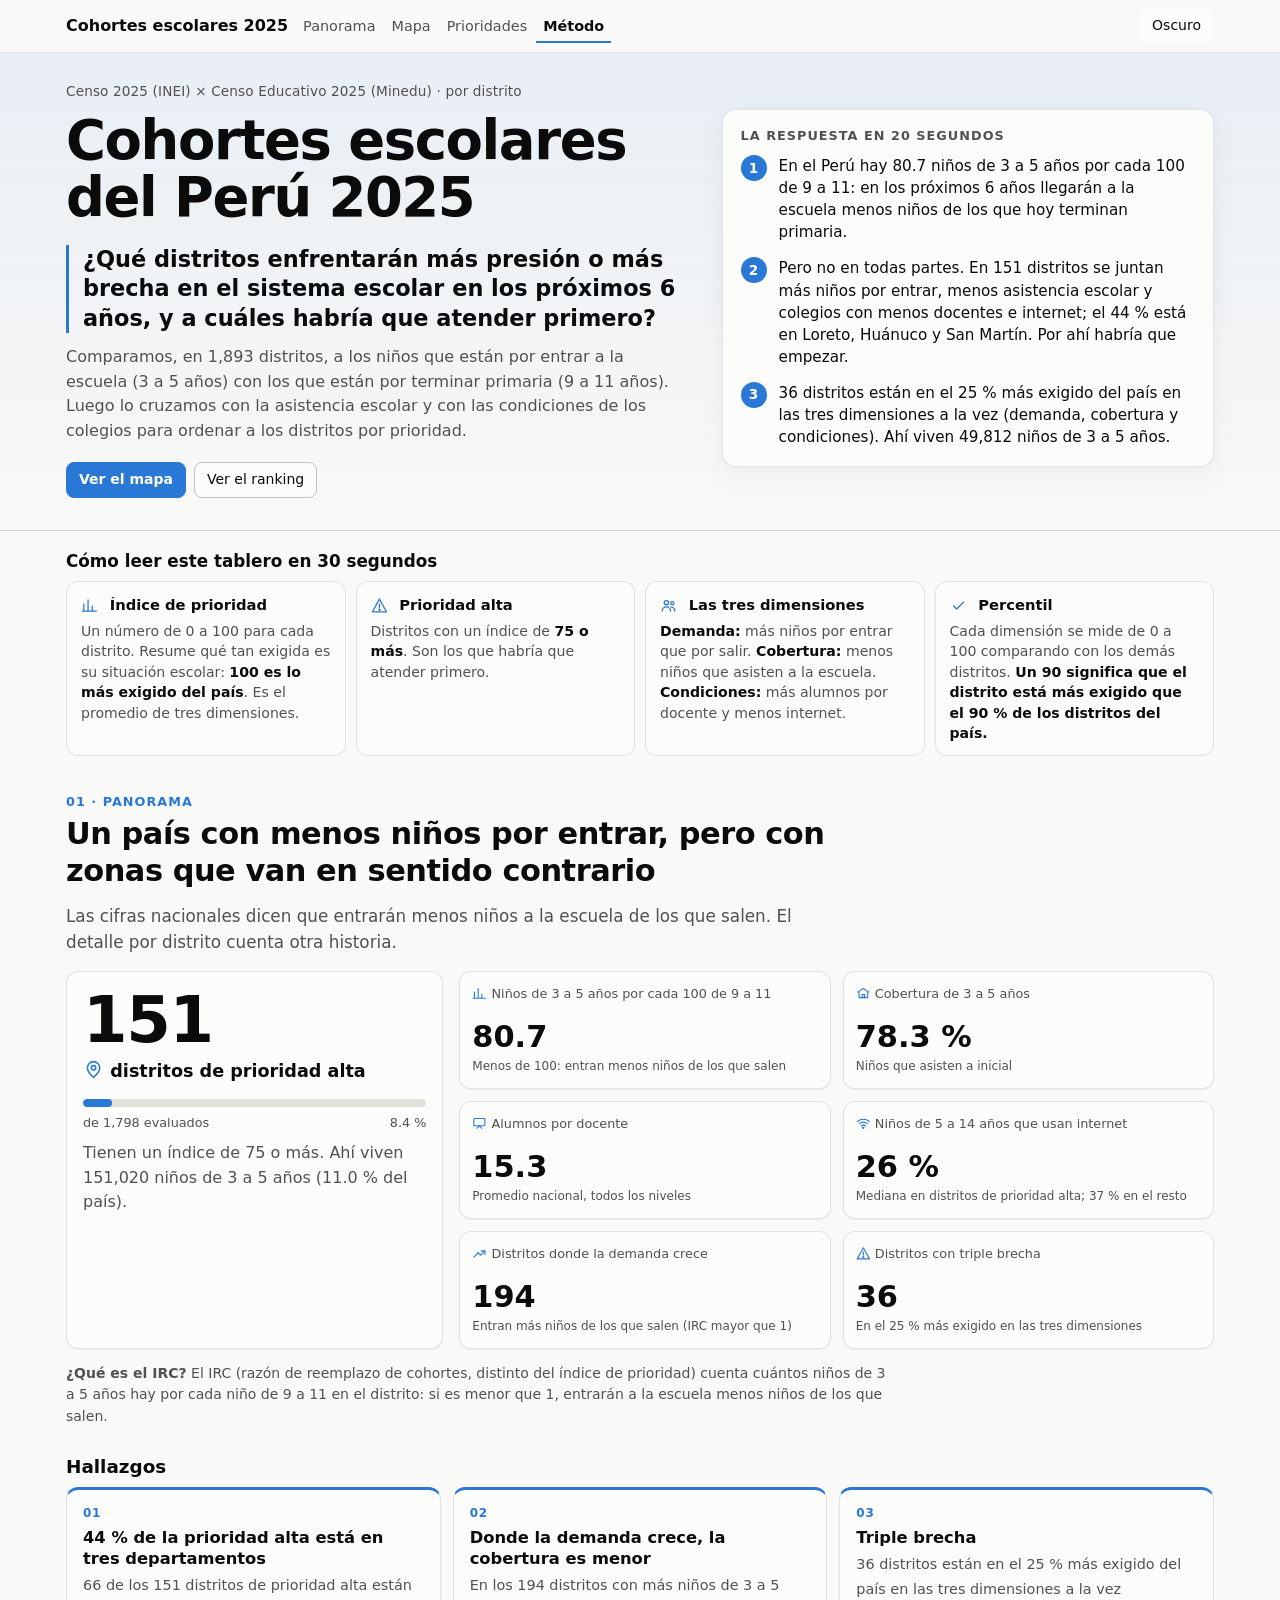
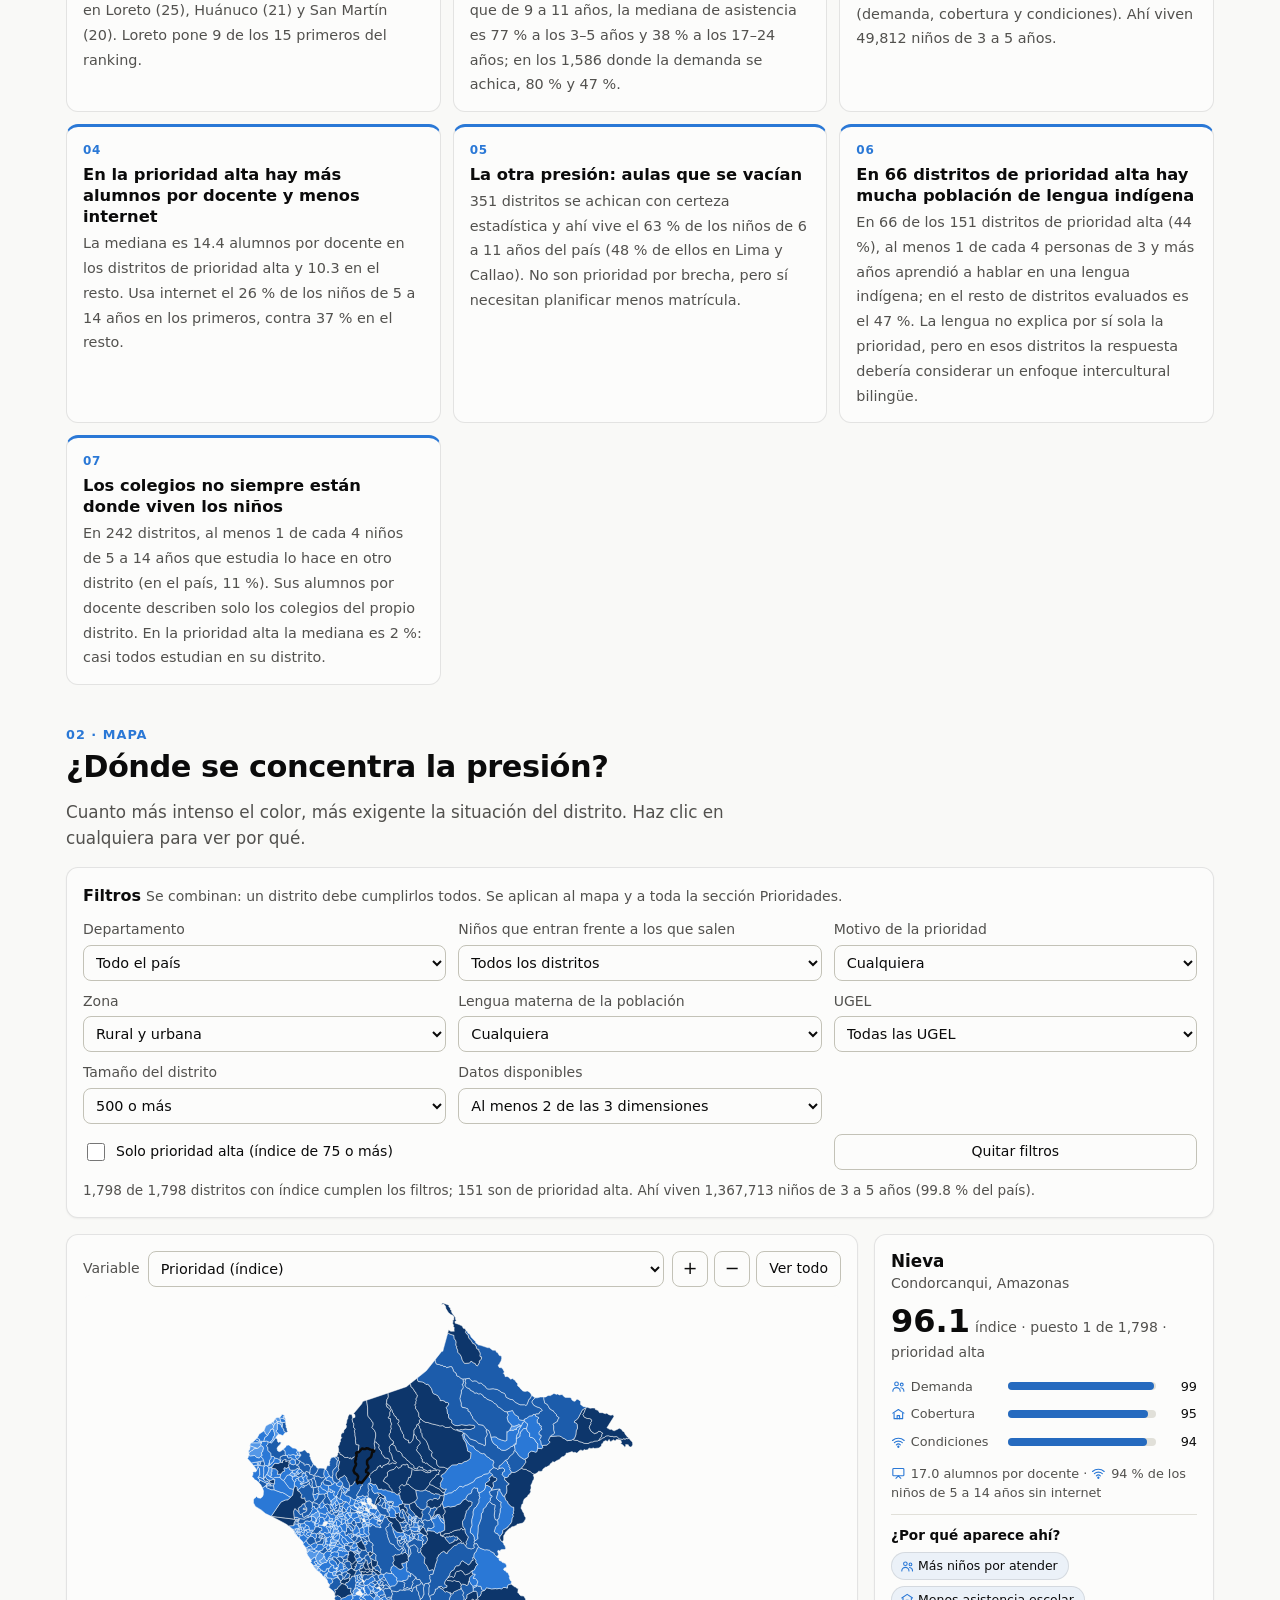
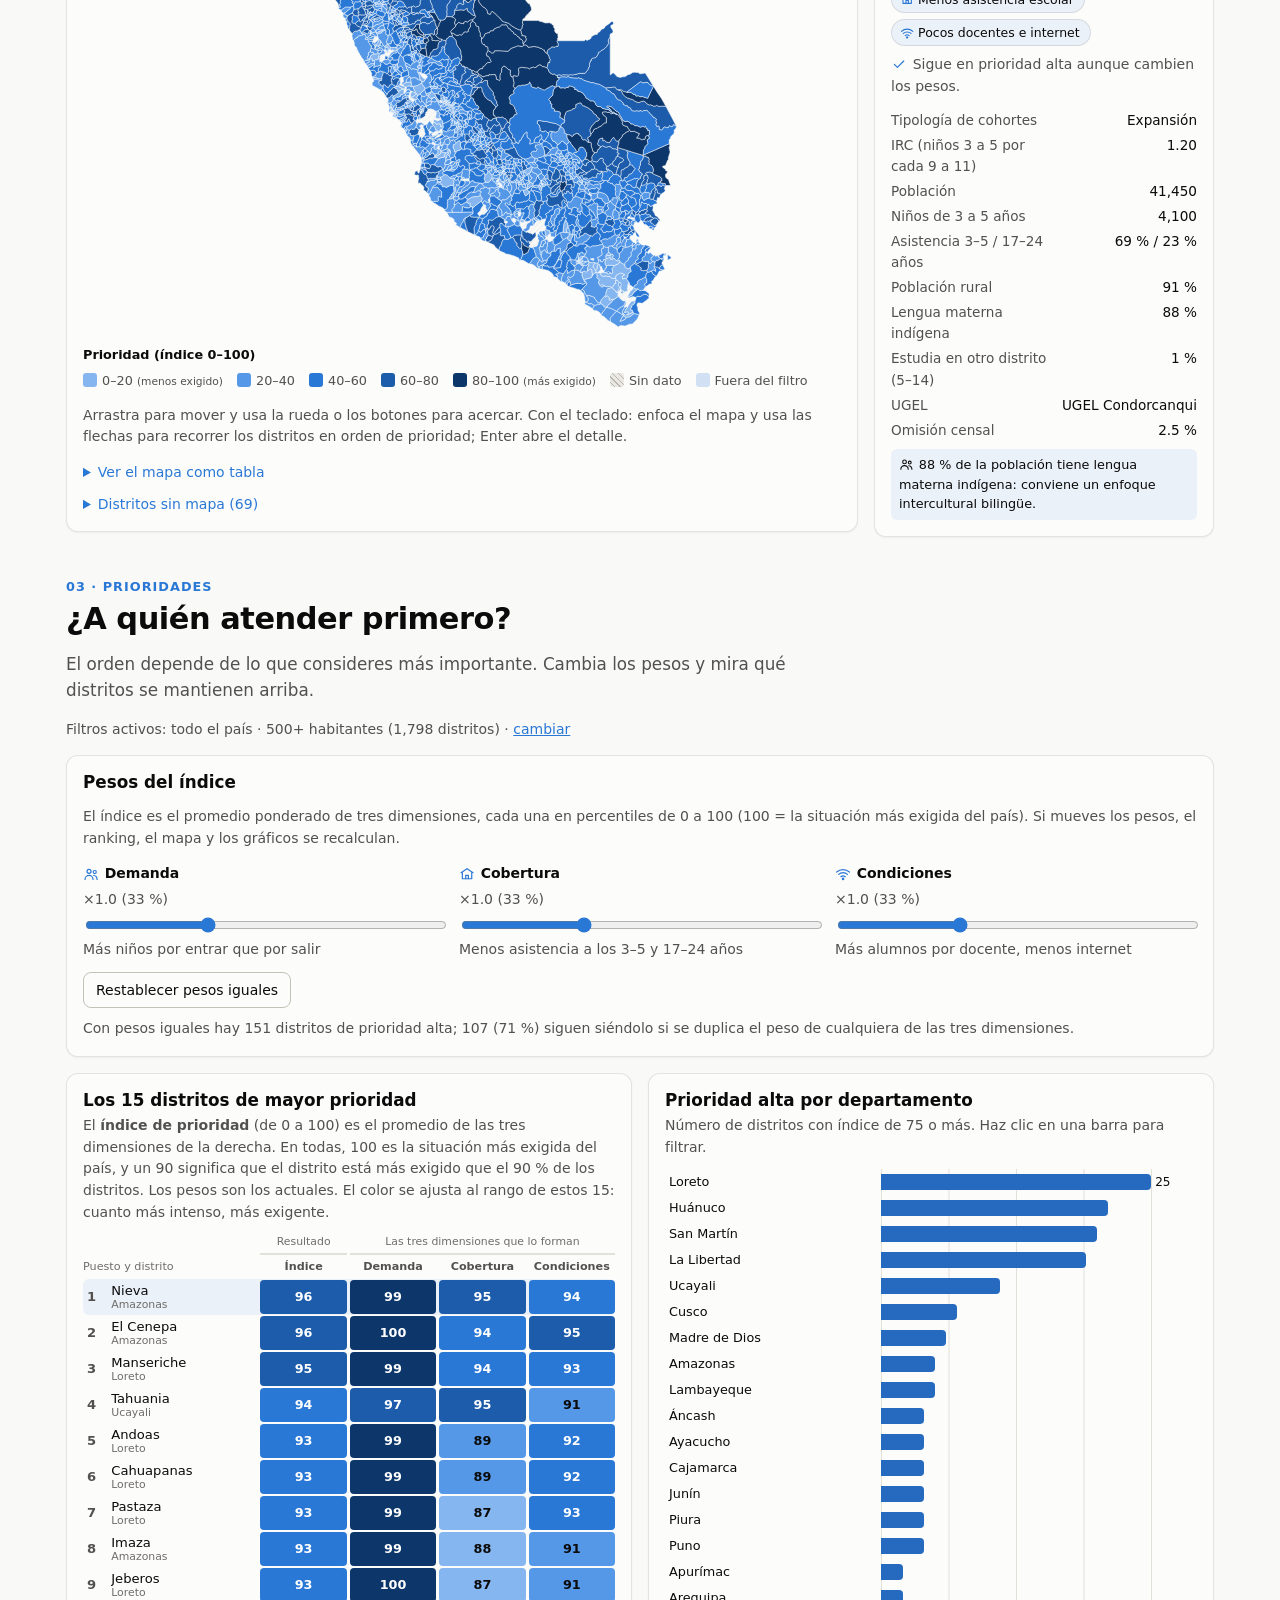
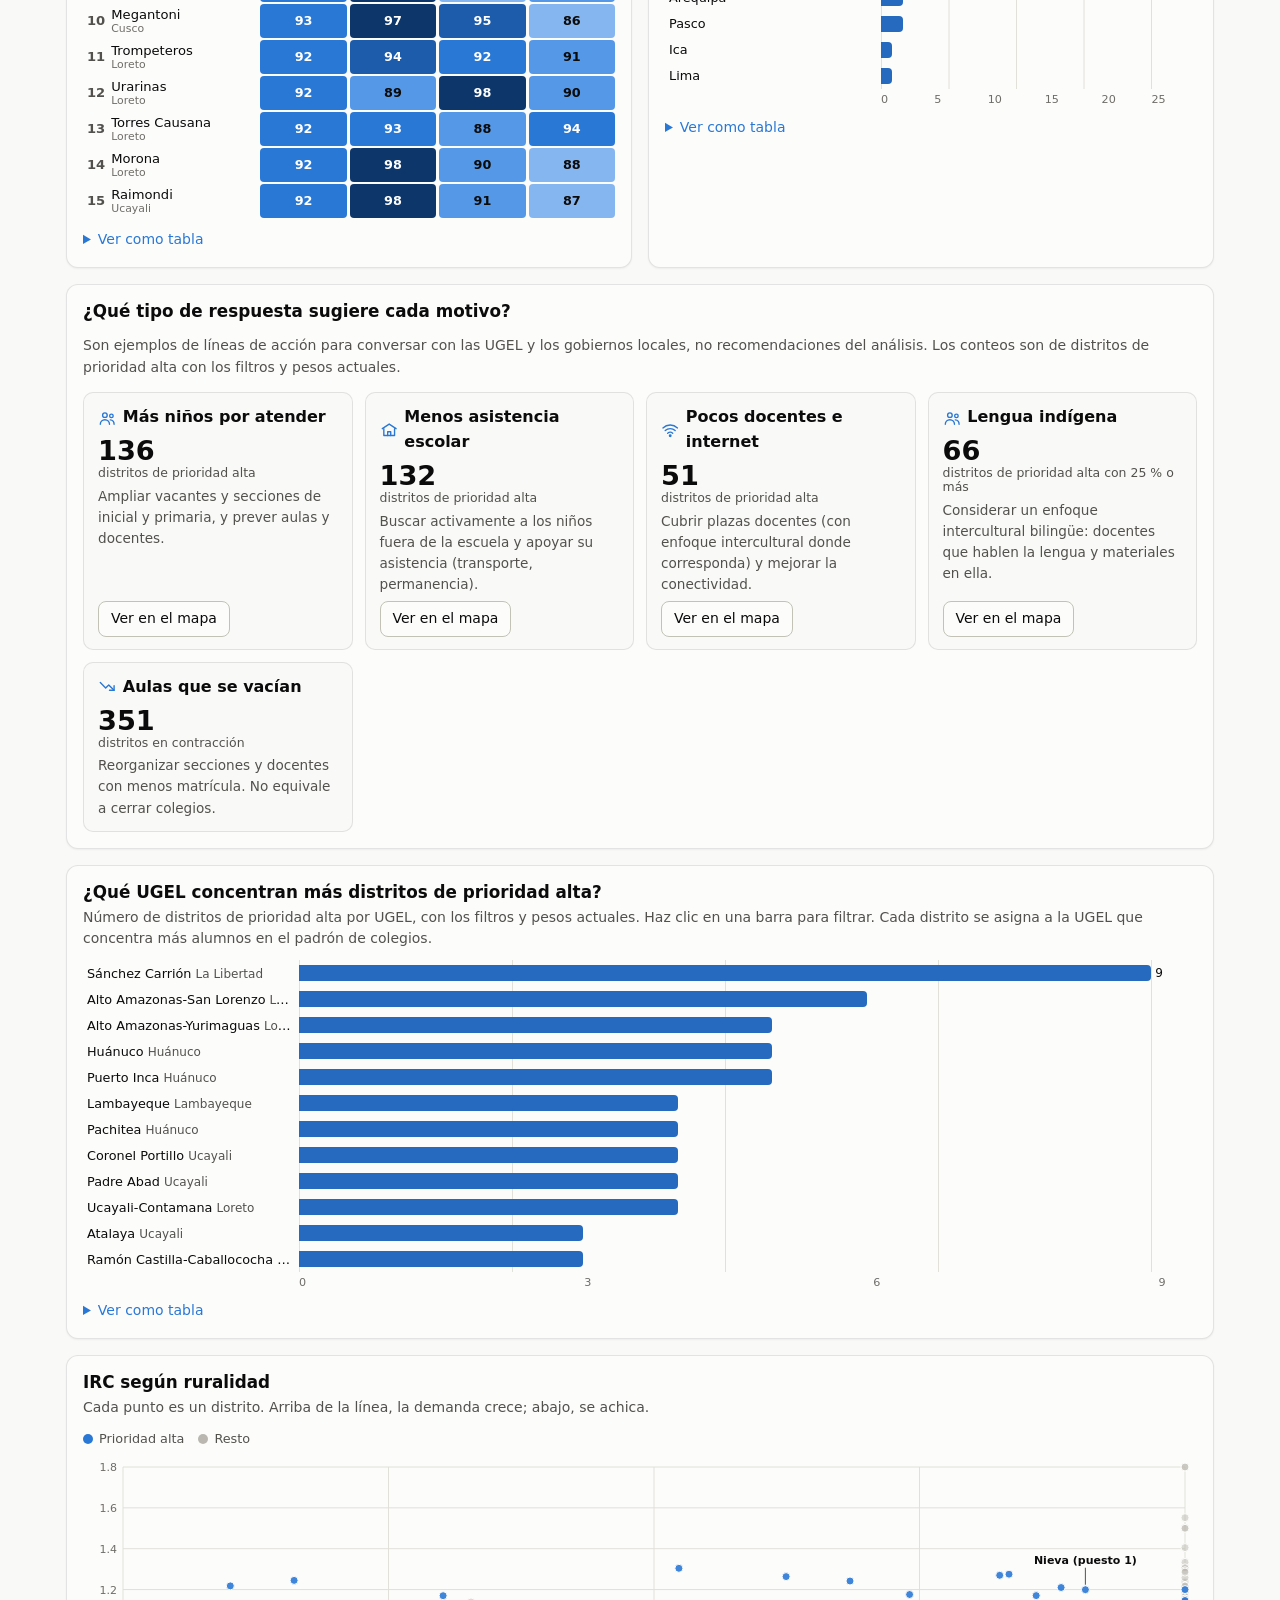
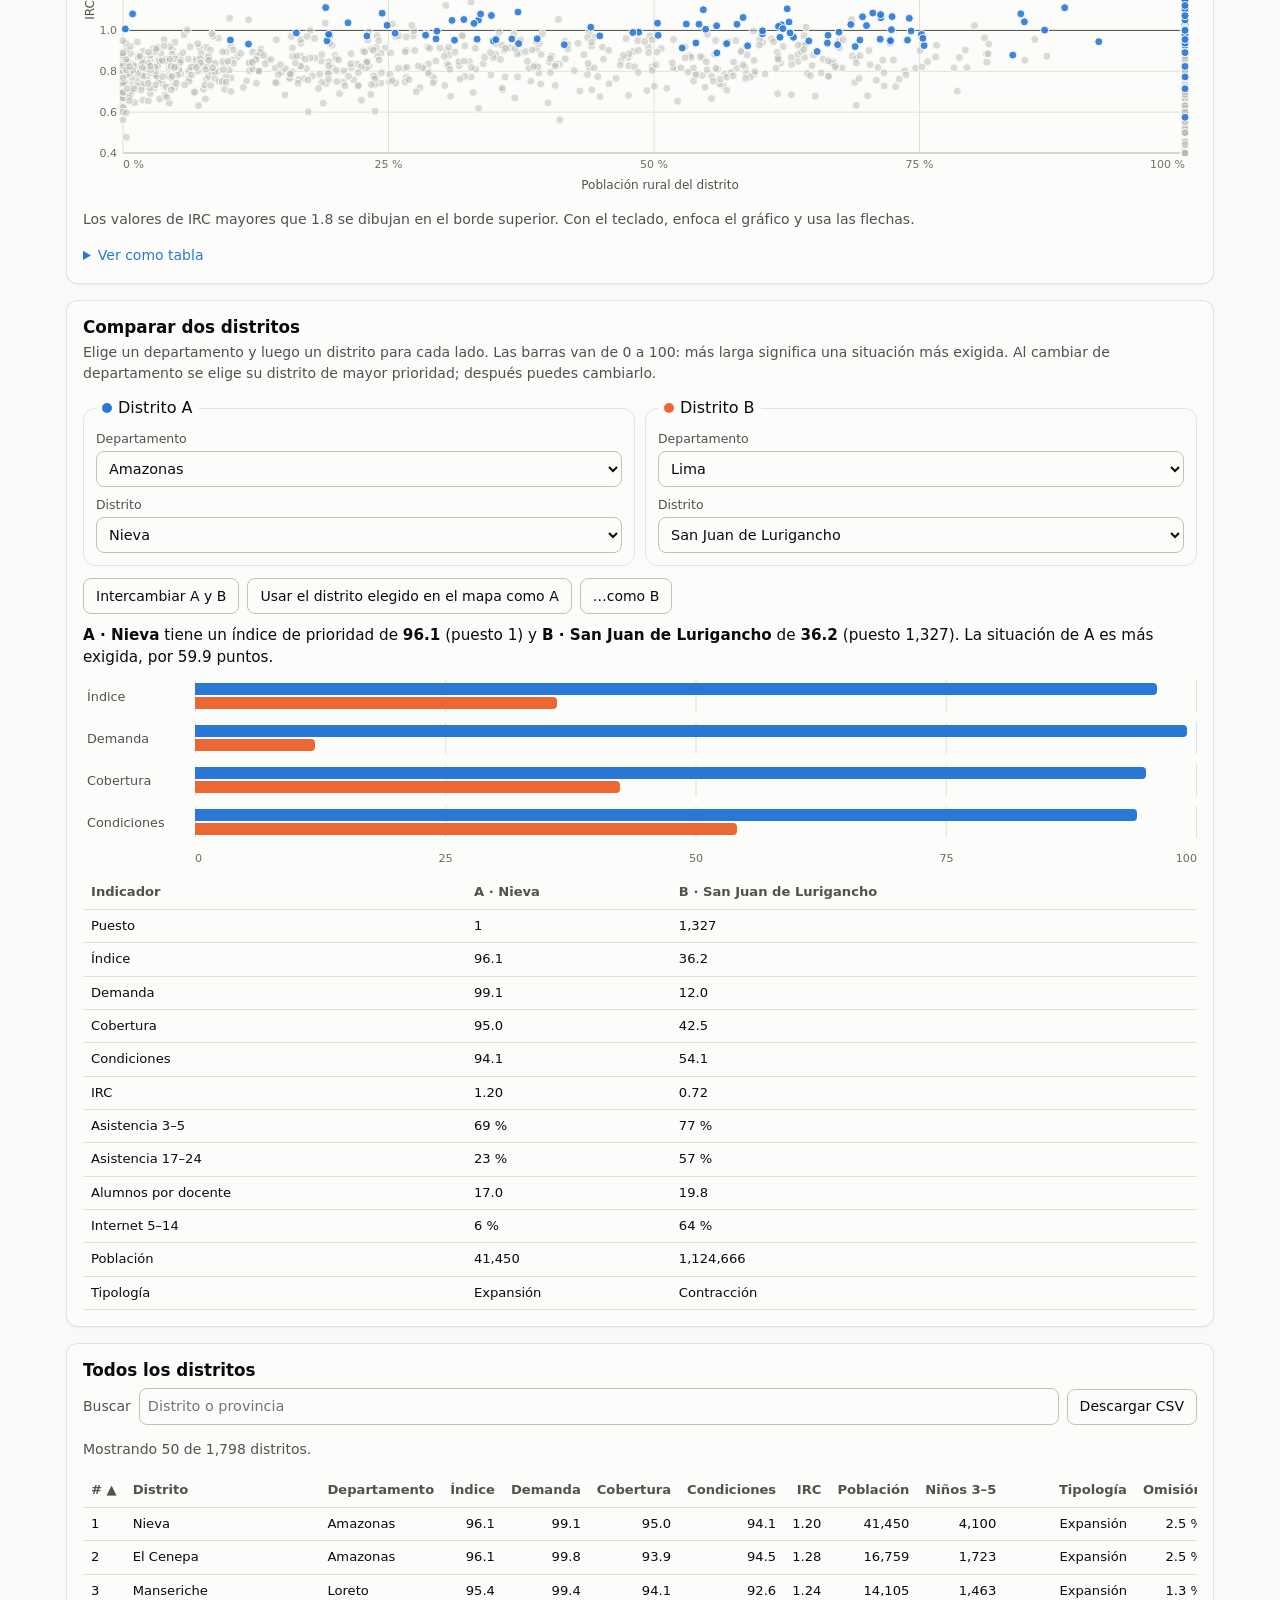
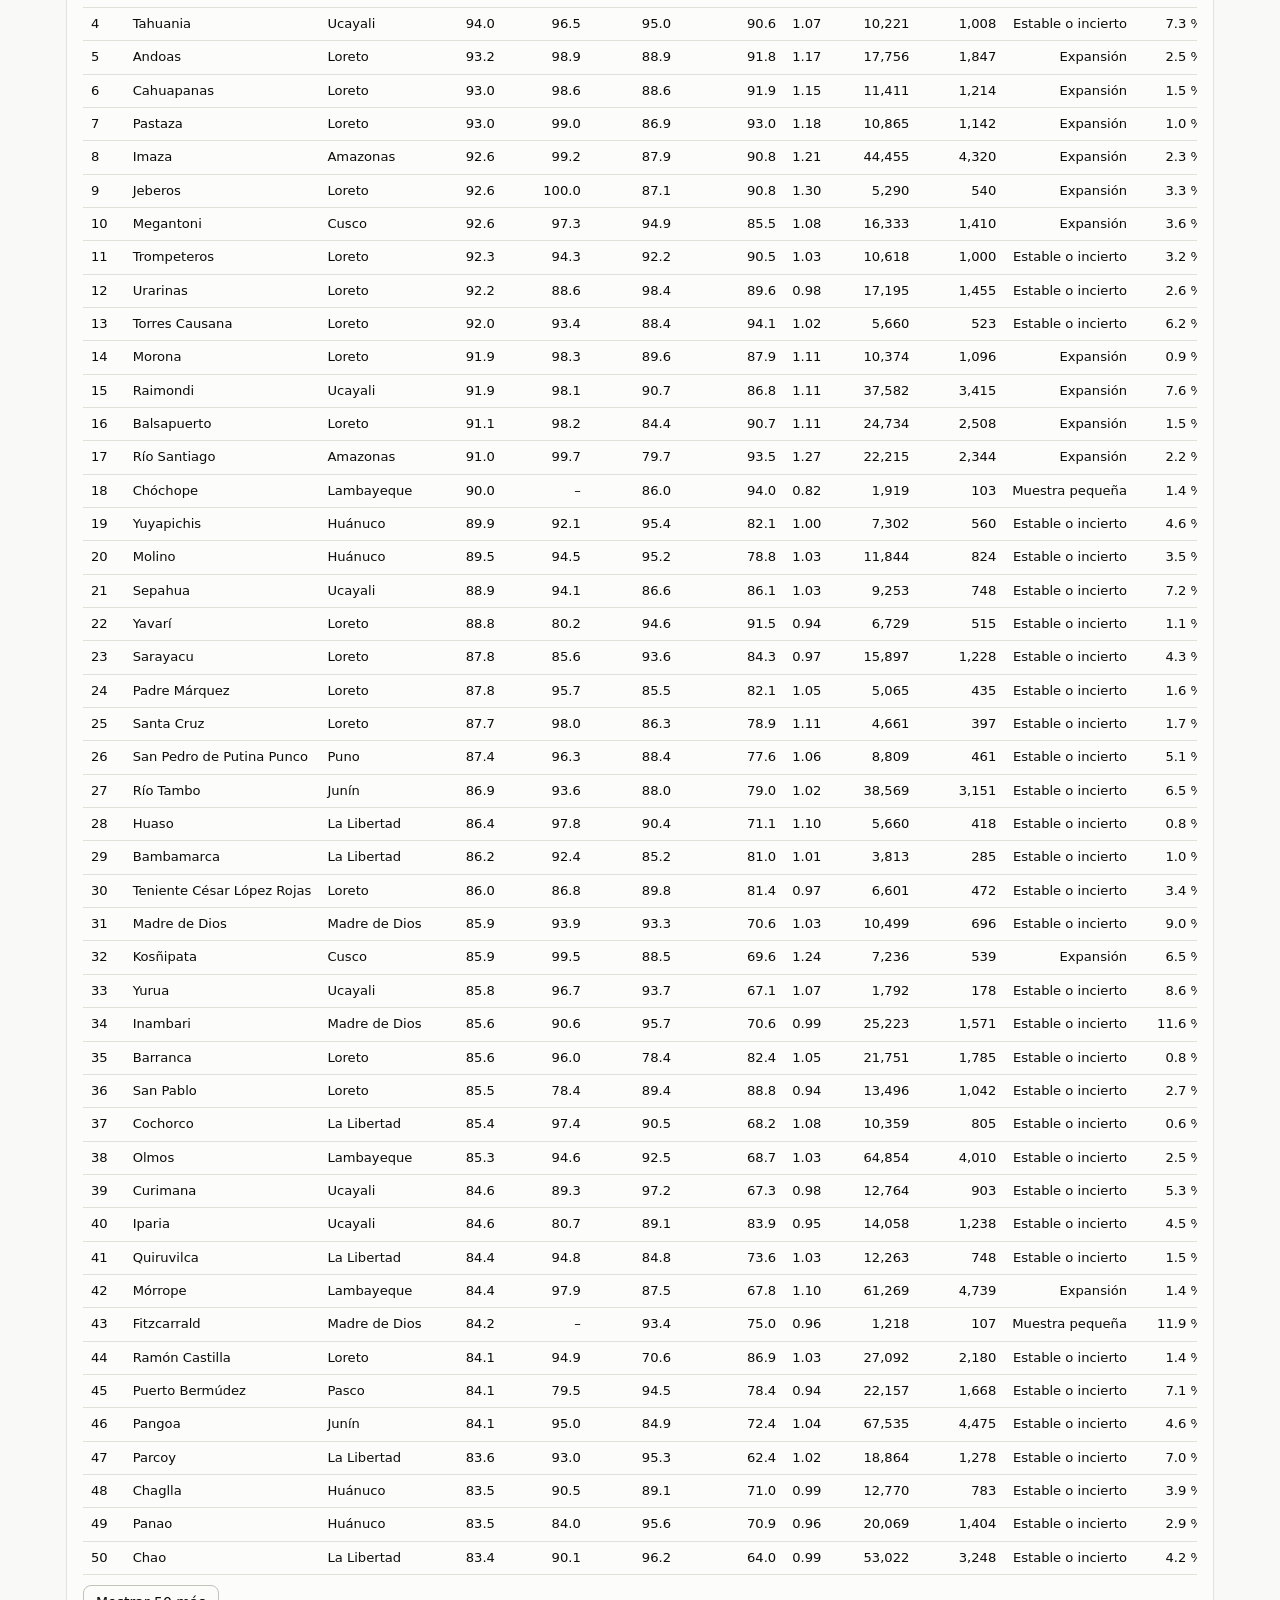
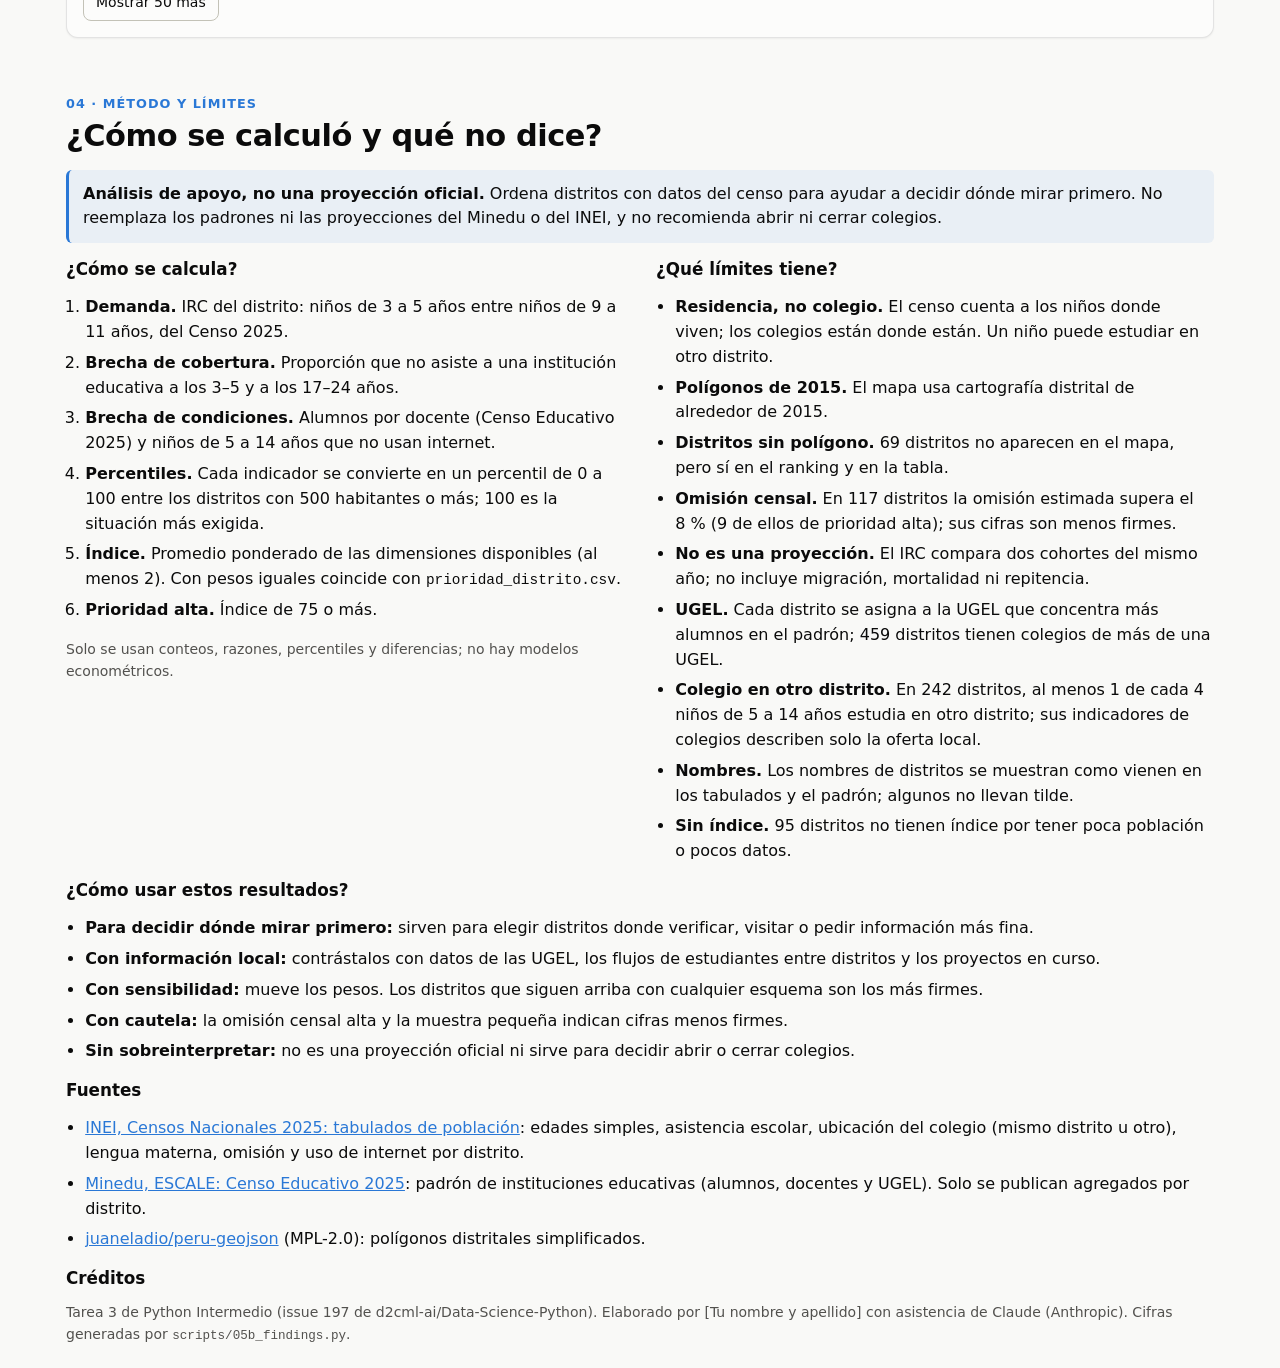
==== tarea_3/web/index.html @ f089e82b "tarea_3: dashboard de cohortes escolares 2025 (prioridad por distrito) Pregunta B: qué distritos ate" ====
<!doctype html>
<html lang="es">
<head>
<meta charset="utf-8">
<meta name="viewport" content="width=device-width, initial-scale=1">
<title>Cohortes escolares del Perú 2025</title>
<meta name="description" content="Dashboard por distrito: dónde habrá más presión o más brecha en el sistema escolar del Perú en los próximos años (Censo 2025 INEI y Censo Educativo 2025 Minedu).">
<link rel="stylesheet" href="styles.css">
<script>try { var t = localStorage.getItem('tema'); if (t === 'light' || t === 'dark') document.documentElement.dataset.theme = t; } catch (e) {}</script>
</head>
<body>
<svg width="0" height="0" style="position:absolute" aria-hidden="true" focusable="false">
  <symbol id="i-demanda" viewBox="0 0 24 24"><circle cx="9" cy="8" r="3"/><path d="M3 20c0-3.3 2.7-6 6-6s6 2.7 6 6"/><circle cx="17.5" cy="9" r="2.3"/><path d="M16 14.2c3 .3 5 2.5 5 5.8"/></symbol>
  <symbol id="i-cobertura" viewBox="0 0 24 24"><path d="M3 10l9-6 9 6"/><path d="M5 10v9h14v-9"/><path d="M10 19v-5h4v5"/></symbol>
  <symbol id="i-condiciones" viewBox="0 0 24 24"><path d="M2.5 9a14 14 0 0119 0"/><path d="M5.5 12.5a9.5 9.5 0 0113 0"/><path d="M8.7 16a5 5 0 016.6 0"/><circle cx="12" cy="19.2" r="1" fill="currentColor"/></symbol>
  <symbol id="i-docente" viewBox="0 0 24 24"><rect x="3" y="4" width="18" height="12" rx="1.5"/><path d="M8 20l4-4 4 4"/></symbol>
  <symbol id="i-alerta" viewBox="0 0 24 24"><path d="M12 3l10 18H2z"/><path d="M12 10v5"/><circle cx="12" cy="18" r=".8" fill="currentColor"/></symbol>
  <symbol id="i-pin" viewBox="0 0 24 24"><path d="M12 21s7-6.2 7-11a7 7 0 10-14 0c0 4.8 7 11 7 11z"/><circle cx="12" cy="10" r="2.5"/></symbol>
  <symbol id="i-barras" viewBox="0 0 24 24"><path d="M4 20V10M10 20V4M16 20v-7M22 20H2"/></symbol>
  <symbol id="i-baja" viewBox="0 0 24 24"><path d="M3 6l7 7 4-4 7 7"/><path d="M15 16h6v-6"/></symbol>
  <symbol id="i-sube" viewBox="0 0 24 24"><path d="M3 18l7-7 4 4 7-7"/><path d="M15 8h6v6"/></symbol>
  <symbol id="i-check" viewBox="0 0 24 24"><path d="M5 12.5l4.5 4.5L19 7.5"/></symbol>
</svg>
<a class="skip" href="#panorama">Saltar al contenido</a>
<nav class="topnav" aria-label="Secciones">
  <div class="wrap navin">
    <a class="brand" href="#inicio">Cohortes escolares 2025</a>
    <ul>
      <li><a href="#panorama">Panorama</a></li>
      <li><a href="#mapa">Mapa</a></li>
      <li><a href="#prioridades">Prioridades</a></li>
      <li><a href="#metodo">Método</a></li>
    </ul>
    <button id="themeBtn" class="btn ghost" type="button" aria-pressed="false">Oscuro</button>
  </div>
</nav>

<header id="inicio" class="hero">
  <div class="wrap hero-in">
    <div class="hero-text">
      <p class="eyebrow">Censo 2025 (INEI) × Censo Educativo 2025 (Minedu) · por distrito</p>
      <h1>Cohortes escolares del Perú 2025</h1>
      <p class="question">¿Qué distritos enfrentarán más presión o más brecha en el sistema escolar en los próximos <span data-f="kpis.horizonte_anios">…</span> años, y a cuáles habría que atender primero?</p>
      <p class="context">Comparamos, en <span data-f="kpis.distritos_total" data-fmt="n0">…</span> distritos, a los niños que están por entrar a la escuela (<span data-f="kpis.edades_entrantes">…</span> años) con los que están por terminar primaria (<span data-f="kpis.edades_salientes">…</span> años). Luego lo cruzamos con la asistencia escolar y con las condiciones de los colegios para ordenar a los distritos por prioridad.</p>
      <p class="hero-cta"><a class="btn primary" href="#mapa">Ver el mapa</a> <a class="btn" href="#prioridades">Ver el ranking</a></p>
    </div>
    <aside class="answer" aria-labelledby="h-ans">
      <h2 id="h-ans" class="answer-t">La respuesta en 20 segundos</h2>
      <ol class="answer-l">
        <li><span class="n">1</span><p data-f="frases.0">…</p></li>
        <li><span class="n">2</span><p data-f="frases.1">…</p></li>
        <li><span class="n">3</span><p data-f="hallazgos.2.texto">…</p></li>
      </ol>
    </aside>
  </div>
</header>

<section class="wrap guide" aria-labelledby="h-guide">
  <h2 id="h-guide">Cómo leer este tablero en 30 segundos</h2>
  <dl class="guide-g">
    <div><dt><svg class="ic" aria-hidden="true"><use href="#i-barras"/></svg>Índice de prioridad</dt><dd>Un número de 0 a 100 para cada distrito. Resume qué tan exigida es su situación escolar: <b>100 es lo más exigido del país</b>. Es el promedio de tres dimensiones.</dd></div>
    <div><dt><svg class="ic" aria-hidden="true"><use href="#i-alerta"/></svg>Prioridad alta</dt><dd>Distritos con un índice de <b><span data-f="kpis.prioridad_alta_min">…</span> o más</b>. Son los que habría que atender primero.</dd></div>
    <div><dt><svg class="ic" aria-hidden="true"><use href="#i-demanda"/></svg>Las tres dimensiones</dt><dd><b>Demanda:</b> más niños por entrar que por salir. <b>Cobertura:</b> menos niños que asisten a la escuela. <b>Condiciones:</b> más alumnos por docente y menos internet.</dd></div>
    <div><dt><svg class="ic" aria-hidden="true"><use href="#i-check"/></svg>Percentil</dt><dd>Cada dimensión se mide de 0 a 100 comparando con los demás distritos. <b>Un 90 significa que el distrito está más exigido que el 90 % de los distritos del país.</b></dd></div>
  </dl>
</section>

<main>
<!-- ============ 1. PANORAMA ============ -->
<section id="panorama" class="wrap sec" aria-labelledby="h-pan">
  <p class="kicker">01 · Panorama</p>
  <h2 id="h-pan">Un país con menos niños por entrar, pero con zonas que van en sentido contrario</h2>
  <p class="lead">Las cifras nacionales dicen que entrarán menos niños a la escuela de los que salen. El detalle por distrito cuenta otra historia.</p>
  <div class="pan-grid">
    <div class="card herofig">
      <div class="hero-v" data-f="kpis.prioridad_alta" data-fmt="n0">…</div>
      <div class="hero-l"><svg class="ic" aria-hidden="true"><use href="#i-pin"/></svg>distritos de prioridad alta</div>
      <div class="meter" role="img" aria-label="Proporción de distritos de prioridad alta"><i id="meterFill"></i></div>
      <div class="meter-l"><span>de <span data-f="kpis.distritos_evaluados" data-fmt="n0">…</span> evaluados</span><span id="meterPct"></span></div>
      <p class="hero-s">Tienen un índice de <span data-f="kpis.prioridad_alta_min">…</span> o más. Ahí viven <span data-f="kpis.ninos_3_5_en_alta" data-fmt="n0">…</span> niños de <span data-f="kpis.edades_entrantes">…</span> años (<span data-f="kpis.pct_ninos_3_5_en_alta" data-fmt="pct1">…</span> del país).</p>
    </div>
    <div class="kpis" role="list">
      <div class="card kpi" role="listitem"><div class="kpi-l"><svg class="ic" aria-hidden="true"><use href="#i-barras"/></svg>Niños de <span data-f="kpis.edades_entrantes">…</span> años por cada 100 de <span data-f="kpis.edades_salientes">…</span></div><div class="kpi-v" data-f="kpis.ninos_3_5_por_100_9_11" data-fmt="n1">…</div><div class="kpi-n">Menos de 100: entran menos niños de los que salen</div></div>
      <div class="card kpi" role="listitem"><div class="kpi-l"><svg class="ic" aria-hidden="true"><use href="#i-cobertura"/></svg>Cobertura de <span data-f="kpis.edades_entrantes">…</span> años</div><div class="kpi-v" data-f="kpis.cobertura_3_5" data-fmt="pct1">…</div><div class="kpi-n">Niños que asisten a inicial</div></div>
      <div class="card kpi" role="listitem"><div class="kpi-l"><svg class="ic" aria-hidden="true"><use href="#i-docente"/></svg>Alumnos por docente</div><div class="kpi-v" data-f="kpis.alumnos_por_docente" data-fmt="n1">…</div><div class="kpi-n">Promedio nacional, todos los niveles</div></div>
      <div class="card kpi" role="listitem"><div class="kpi-l"><svg class="ic" aria-hidden="true"><use href="#i-condiciones"/></svg>Niños de 5 a 14 años que usan internet</div><div class="kpi-v" data-f="detalle.mediana_internet_alta" data-fmt="pct0">…</div><div class="kpi-n">Mediana en distritos de prioridad alta; <span data-f="detalle.mediana_internet_resto" data-fmt="pct0">…</span> en el resto</div></div>
      <div class="card kpi" role="listitem"><div class="kpi-l"><svg class="ic" aria-hidden="true"><use href="#i-sube"/></svg>Distritos donde la demanda crece</div><div class="kpi-v" data-f="kpis.distritos_irc_crece" data-fmt="n0">…</div><div class="kpi-n">Entran más niños de los que salen (IRC mayor que 1)</div></div>
      <div class="card kpi" role="listitem"><div class="kpi-l"><svg class="ic" aria-hidden="true"><use href="#i-alerta"/></svg>Distritos con triple brecha</div><div class="kpi-v" data-f="detalle.triple_brecha" data-fmt="n0">…</div><div class="kpi-n">En el 25 % más exigido en las tres dimensiones</div></div>
    </div>
  </div>
  <div class="plain">
    <p class="note"><b>¿Qué es el IRC?</b> El IRC (razón de reemplazo de cohortes, distinto del índice de prioridad) cuenta cuántos niños de <span data-f="kpis.edades_entrantes">…</span> años hay por cada niño de <span data-f="kpis.edades_salientes">…</span> en el distrito: si es menor que 1, entrarán a la escuela menos niños de los que salen.</p>
  </div>
  <h3 class="sub-h">Hallazgos</h3>
  <ol id="hallazgos" class="findings"></ol>
</section>

<!-- ============ FILTROS COMUNES ============ -->
<section id="mapa" class="wrap sec" aria-labelledby="h-map">
  <p class="kicker">02 · Mapa</p>
  <h2 id="h-map">¿Dónde se concentra la presión?</h2>
  <p class="lead">Cuanto más intenso el color, más exigente la situación del distrito. Haz clic en cualquiera para ver por qué.</p>
  <form id="filtros" class="filters card" aria-label="Filtros del mapa y del ranking" onsubmit="return false">
    <div class="f-head"><b>Filtros</b> <span class="note">Se combinan: un distrito debe cumplirlos todos. Se aplican al mapa y a toda la sección Prioridades.</span></div>
    <label>Departamento<select id="fDep"></select></label>
    <label>Niños que entran frente a los que salen<select id="fDir" title="Compara a los niños de 3 a 5 años con los de 9 a 11 años del distrito (IRC)">
      <option value="">Todos los distritos</option>
      <option value="crece">Entran más de los que salen (IRC mayor que 1)</option>
      <option value="achica">Entran menos de los que salen (IRC menor que 1)</option>
    </select></label>
    <label>Motivo de la prioridad<select id="fMot" title="Una dimensión cuenta como motivo cuando su percentil es de 75 o más">
      <option value="">Cualquiera</option>
      <option value="demanda">Más niños por atender (demanda)</option>
      <option value="cobertura">Menos asistencia a la escuela (cobertura)</option>
      <option value="condiciones">Pocos docentes e internet (condiciones)</option>
      <option value="todos">Los tres motivos a la vez</option>
    </select></label>
    <label>Zona<select id="fZona" title="Según la proporción de población rural del distrito">
      <option value="">Rural y urbana</option>
      <option value="rural">Más rural (50 % o más de población rural)</option>
      <option value="urbana">Más urbana (menos de 50 % rural)</option>
    </select></label>
    <label>Lengua materna de la población<select id="fLen" title="Proporción de personas de 3 y más años que aprendieron a hablar en una lengua indígena (Censo 2025)">
      <option value="">Cualquiera</option>
      <option value="25">25 % o más con lengua indígena</option>
      <option value="50">50 % o más con lengua indígena</option>
    </select></label>
    <label>UGEL<select id="fUgel" title="Unidad de Gestión Educativa Local a la que pertenece la mayoría de los alumnos del distrito"></select></label>
    <label>Tamaño del distrito<select id="fPop"></select></label>
    <label>Datos disponibles<select id="fDim">
      <option value="2">Al menos 2 de las 3 dimensiones</option>
      <option value="3">Solo con las 3 dimensiones</option>
    </select></label>
    <label class="check"><input id="fAlta" type="checkbox"> <span>Solo prioridad alta (índice de <span data-f="kpis.prioridad_alta_min">…</span> o más)</span></label>
    <button id="fReset" class="btn" type="button">Quitar filtros</button>
    <p id="fCount" class="f-count" aria-live="polite"></p>
  </form>

  <div class="map-grid">
    <div class="card map-card">
      <div class="map-top">
        <label class="inline">Variable<select id="selVar">
          <optgroup label="Índice y dimensiones">
            <option value="indice">Prioridad (índice)</option>
            <option value="demanda">Demanda: más niños por atender</option>
            <option value="cobertura">Brecha de cobertura: menos asistencia</option>
            <option value="condiciones">Brecha de condiciones: docentes e internet</option>
          </optgroup>
          <optgroup label="Indicadores de base">
            <option value="irc">IRC (crece o se achica)</option>
            <option value="sin35">Niños de 3 a 5 años que no asisten</option>
            <option value="sin1724">Jóvenes de 17 a 24 años que no asisten</option>
            <option value="apd">Alumnos por docente</option>
            <option value="sinnet">Niños de 5 a 14 años sin internet</option>
            <option value="rur">Población rural</option>
            <option value="lengua">Población con lengua materna indígena</option>
            <option value="fuera">Niños de 5 a 14 años que estudian en otro distrito</option>
          </optgroup>
        </select></label>
        <div class="zoom" role="group" aria-label="Zoom del mapa">
          <button id="zin" class="btn icon" type="button" aria-label="Acercar">+</button>
          <button id="zout" class="btn icon" type="button" aria-label="Alejar">−</button>
          <button id="zreset" class="btn" type="button">Ver todo</button>
        </div>
      </div>
      <div class="map-wrap">
        <canvas id="map" tabindex="0" role="img" aria-describedby="mapHelp"></canvas>
      </div>
      <div id="legend" class="legend" aria-live="polite"></div>
      <p id="mapHelp" class="note">Arrastra para mover y usa la rueda o los botones para acercar. Con el teclado: enfoca el mapa y usa las flechas para recorrer los distritos en orden de prioridad; Enter abre el detalle.</p>
      <details class="tv" data-tv="map"><summary>Ver el mapa como tabla</summary><div class="tv-body"></div></details>
      <details class="tv" id="sinMapa"><summary>Distritos sin mapa (<span data-f="conteos.sin_poligono" data-fmt="n0">…</span>)</summary>
        <p class="note">Sus polígonos no existen en la cartografía de 2015. Siguen en el ranking, los gráficos y la tabla.</p>
        <div class="chips"></div></details>
    </div>
    <aside id="detail" class="card detail" aria-live="polite"></aside>
  </div>
</section>

<!-- ============ 3. PRIORIDADES ============ -->
<section id="prioridades" class="wrap sec" aria-labelledby="h-pri">
  <p class="kicker">03 · Prioridades</p>
  <h2 id="h-pri">¿A quién atender primero?</h2>
  <p class="lead">El orden depende de lo que consideres más importante. Cambia los pesos y mira qué distritos se mantienen arriba.</p>
  <p class="active-f">Filtros activos: <span id="fSummary"></span> · <a href="#filtros">cambiar</a></p>

  <div class="card weights">
    <h3>Pesos del índice</h3>
    <p class="note">El índice es el promedio ponderado de tres dimensiones, cada una en percentiles de 0 a 100 (100 = la situación más exigida del país). Si mueves los pesos, el ranking, el mapa y los gráficos se recalculan.</p>
    <div class="w-grid">
      <label><span class="wl"><svg class="ic" aria-hidden="true"><use href="#i-demanda"/></svg>Demanda</span> <output id="oDem"></output><input id="wDem" type="range" min="0" max="3" step="0.5"><span class="note">Más niños por entrar que por salir</span></label>
      <label><span class="wl"><svg class="ic" aria-hidden="true"><use href="#i-cobertura"/></svg>Cobertura</span> <output id="oCob"></output><input id="wCob" type="range" min="0" max="3" step="0.5"><span class="note">Menos asistencia a los 3–5 y 17–24 años</span></label>
      <label><span class="wl"><svg class="ic" aria-hidden="true"><use href="#i-condiciones"/></svg>Condiciones</span> <output id="oCon"></output><input id="wCon" type="range" min="0" max="3" step="0.5"><span class="note">Más alumnos por docente, menos internet</span></label>
    </div>
    <button id="wReset" class="btn" type="button">Restablecer pesos iguales</button>
    <p id="robust" class="note robust"></p>
    <p id="wWarn" class="warn" hidden>Pon al menos un peso mayor que 0.</p>
  </div>

  <div class="charts2">
    <div class="card">
      <h3>Los 15 distritos de mayor prioridad</h3>
      <p class="sub">El <b>índice de prioridad</b> (de 0 a 100) es el promedio de las tres dimensiones de la derecha. En todas, 100 es la situación más exigida del país, y un 90 significa que el distrito está más exigido que el 90 % de los distritos. Los pesos son los actuales. El color se ajusta al rango de estos 15: cuanto más intenso, más exigente.</p>
      <div class="mx-grp" aria-hidden="true"><span></span><span class="g1">Resultado</span><span class="g2">Las tres dimensiones que lo forman</span></div>
      <div class="mx-head" aria-hidden="true"><span>Puesto y distrito</span><span><b>Índice</b><i>Índ.</i></span><span><b>Demanda</b><i>Dem.</i></span><span><b>Cobertura</b><i>Cob.</i></span><span><b>Condiciones</b><i>Cond.</i></span></div>
      <div id="cTop" class="hbars"></div>
      <details class="tv" data-tv="top"><summary>Ver como tabla</summary><div class="tv-body"></div></details>
    </div>
    <div class="card">
      <h3>Prioridad alta por departamento</h3>
      <p class="sub">Número de distritos con índice de <span data-f="kpis.prioridad_alta_min">…</span> o más. Haz clic en una barra para filtrar.</p>
      <div id="cDep" class="hbars"></div>
      <details class="tv" data-tv="dep"><summary>Ver como tabla</summary><div class="tv-body"></div></details>
    </div>
  </div>

  <div class="card">
    <h3>¿Qué tipo de respuesta sugiere cada motivo?</h3>
    <p class="note">Son ejemplos de líneas de acción para conversar con las UGEL y los gobiernos locales, no recomendaciones del análisis. Los conteos son de distritos de prioridad alta con los filtros y pesos actuales.</p>
    <div id="perfiles" class="perf-grid"></div>
  </div>

  <div class="card">
    <h3>¿Qué UGEL concentran más distritos de prioridad alta?</h3>
    <p class="sub">Número de distritos de prioridad alta por UGEL, con los filtros y pesos actuales. Haz clic en una barra para filtrar. Cada distrito se asigna a la UGEL que concentra más alumnos en el padrón de colegios.</p>
    <div id="cUgel" class="hbars"></div>
    <details class="tv" data-tv="ugel"><summary>Ver como tabla</summary><div class="tv-body"></div></details>
  </div>

  <div class="card">
    <h3>IRC según ruralidad</h3>
    <p class="sub">Cada punto es un distrito. Arriba de la línea, la demanda crece; abajo, se achica.</p>
    <div class="keys"><span class="key"><i class="dot s1"></i>Prioridad alta</span><span class="key"><i class="dot rest"></i>Resto</span></div>
    <div id="cSc" class="scatter"></div>
    <p class="note">Los valores de IRC mayores que 1.8 se dibujan en el borde superior. Con el teclado, enfoca el gráfico y usa las flechas.</p>
    <details class="tv" data-tv="sc"><summary>Ver como tabla</summary><div class="tv-body"></div></details>
  </div>

  <div class="card">
    <h3>Comparar dos distritos</h3>
    <p class="sub">Elige un departamento y luego un distrito para cada lado. Las barras van de 0 a 100: más larga significa una situación más exigida. Al cambiar de departamento se elige su distrito de mayor prioridad; después puedes cambiarlo.</p>
    <div class="cmp-in">
      <fieldset class="cmp-side"><legend><span class="key"><i class="dot s1"></i>Distrito A</span></legend>
        <label>Departamento<select id="cmpAd"></select></label>
        <label>Distrito<select id="cmpA"></select></label>
      </fieldset>
      <fieldset class="cmp-side"><legend><span class="key"><i class="dot s2"></i>Distrito B</span></legend>
        <label>Departamento<select id="cmpBd"></select></label>
        <label>Distrito<select id="cmpB"></select></label>
      </fieldset>
    </div>
    <div class="cmp-tools">
      <button id="cmpSwap" class="btn" type="button">Intercambiar A y B</button>
      <button id="cmpSelA" class="btn" type="button">Usar el distrito elegido en el mapa como A</button>
      <button id="cmpSelB" class="btn" type="button">…como B</button>
    </div>
    <p id="cmpSum" class="cmp-sum" aria-live="polite"></p>
    <div id="cCmp" class="cmp"></div>
    <div id="tCmp" class="tblwrap"></div>
  </div>

  <div class="card">
    <h3>Todos los distritos</h3>
    <div class="tbl-tools">
      <label class="inline grow">Buscar<input id="q" type="search" placeholder="Distrito o provincia" autocomplete="off"></label>
      <button id="csv" class="btn" type="button">Descargar CSV</button>
    </div>
    <p id="tCount" class="note" aria-live="polite"></p>
    <div class="tblwrap">
      <table id="tbl" class="tbl">
        <thead><tr></tr></thead>
        <tbody></tbody>
      </table>
    </div>
    <button id="more" class="btn" type="button">Mostrar 50 más</button>
  </div>
</section>

<!-- ============ 4. MÉTODO ============ -->
<section id="metodo" class="wrap sec" aria-labelledby="h-met">
  <p class="kicker">04 · Método y límites</p>
  <h2 id="h-met">¿Cómo se calculó y qué no dice?</h2>
  <div class="aviso" role="note"><b>Análisis de apoyo, no una proyección oficial.</b> Ordena distritos con datos del censo para ayudar a decidir dónde mirar primero. No reemplaza los padrones ni las proyecciones del Minedu o del INEI, y no recomienda abrir ni cerrar colegios.</div>
  <div class="met-grid">
    <div>
      <h3>¿Cómo se calcula?</h3>
      <ol class="steps">
        <li><b>Demanda.</b> IRC del distrito: niños de <span data-f="kpis.edades_entrantes">…</span> años entre niños de <span data-f="kpis.edades_salientes">…</span> años, del Censo 2025.</li>
        <li><b>Brecha de cobertura.</b> Proporción que no asiste a una institución educativa a los 3–5 y a los 17–24 años.</li>
        <li><b>Brecha de condiciones.</b> Alumnos por docente (Censo Educativo 2025) y niños de 5 a 14 años que no usan internet.</li>
        <li><b>Percentiles.</b> Cada indicador se convierte en un percentil de 0 a 100 entre los distritos con <span data-f="kpis.poblacion_minima" data-fmt="n0">…</span> habitantes o más; 100 es la situación más exigida.</li>
        <li><b>Índice.</b> Promedio ponderado de las dimensiones disponibles (al menos <span data-f="kpis.min_dimensiones">…</span>). Con pesos iguales coincide con <code>prioridad_distrito.csv</code>.</li>
        <li><b>Prioridad alta.</b> Índice de <span data-f="kpis.prioridad_alta_min">…</span> o más.</li>
      </ol>
      <p class="note">Solo se usan conteos, razones, percentiles y diferencias; no hay modelos econométricos.</p>
    </div>
    <div>
      <h3>¿Qué límites tiene?</h3>
      <ul class="lims">
        <li><b>Residencia, no colegio.</b> El censo cuenta a los niños donde viven; los colegios están donde están. Un niño puede estudiar en otro distrito.</li>
        <li><b>Polígonos de 2015.</b> El mapa usa cartografía distrital de alrededor de 2015.</li>
        <li><b>Distritos sin polígono.</b> <span data-f="conteos.sin_poligono" data-fmt="n0">…</span> distritos no aparecen en el mapa, pero sí en el ranking y en la tabla.</li>
        <li><b>Omisión censal.</b> En <span data-f="conteos.omision_alta" data-fmt="n0">…</span> distritos la omisión estimada supera el <span data-f="conteos.omision_alta_umbral" data-fmt="pct0">…</span> (<span data-f="conteos.omision_alta_en_prioridad_alta" data-fmt="n0">…</span> de ellos de prioridad alta); sus cifras son menos firmes.</li>
        <li><b>No es una proyección.</b> El IRC compara dos cohortes del mismo año; no incluye migración, mortalidad ni repitencia.</li>
        <li><b>UGEL.</b> Cada distrito se asigna a la UGEL que concentra más alumnos en el padrón; <span data-f="conteos.distritos_varias_ugel" data-fmt="n0">…</span> distritos tienen colegios de más de una UGEL.</li>
        <li><b>Colegio en otro distrito.</b> En <span data-f="conteos.estudia_fuera_alto" data-fmt="n0">…</span> distritos, al menos 1 de cada 4 niños de 5 a 14 años estudia en otro distrito; sus indicadores de colegios describen solo la oferta local.</li>
        <li><b>Nombres.</b> Los nombres de distritos se muestran como vienen en los tabulados y el padrón; algunos no llevan tilde.</li>
        <li><b>Sin índice.</b> <span data-f="conteos.sin_indice" data-fmt="n0">…</span> distritos no tienen índice por tener poca población o pocos datos.</li>
      </ul>
    </div>
  </div>
  <h3>¿Cómo usar estos resultados?</h3>
  <ul class="usos">
    <li><b>Para decidir dónde mirar primero:</b> sirven para elegir distritos donde verificar, visitar o pedir información más fina.</li>
    <li><b>Con información local:</b> contrástalos con datos de las UGEL, los flujos de estudiantes entre distritos y los proyectos en curso.</li>
    <li><b>Con sensibilidad:</b> mueve los pesos. Los distritos que siguen arriba con cualquier esquema son los más firmes.</li>
    <li><b>Con cautela:</b> la omisión censal alta y la muestra pequeña indican cifras menos firmes.</li>
    <li><b>Sin sobreinterpretar:</b> no es una proyección oficial ni sirve para decidir abrir o cerrar colegios.</li>
  </ul>
  <h3>Fuentes</h3>
  <ul class="src">
    <li><a href="https://censos2025.inei.gob.pe/resultados/descarga-de-datos/cuadros-estadisticos/tabulados/tabulados-poblacion" rel="noopener">INEI, Censos Nacionales 2025: tabulados de población</a>: edades simples, asistencia escolar, ubicación del colegio (mismo distrito u otro), lengua materna, omisión y uso de internet por distrito.</li>
    <li><a href="https://escale.minedu.gob.pe" rel="noopener">Minedu, ESCALE: Censo Educativo 2025</a>: padrón de instituciones educativas (alumnos, docentes y UGEL). Solo se publican agregados por distrito.</li>
    <li><a href="https://github.com/juaneladio/peru-geojson" rel="noopener">juaneladio/peru-geojson</a> (MPL-2.0): polígonos distritales simplificados.</li>
  </ul>
  <h3>Créditos</h3>
  <p class="note">Tarea 3 de Python Intermedio (issue 197 de d2cml-ai/Data-Science-Python). Elaborado por [Tu nombre y apellido] con asistencia de Claude (Anthropic). Cifras generadas por <code><span data-f="generado_por">…</span></code>.</p>
</section>
</main>

<div id="tip" class="tip" role="tooltip" hidden></div>

<script src="data/distritos.js"></script>
<script src="data/geometria.js"></script>
<script src="data/findings.js"></script>
<script src="indice.js"></script>
<script src="app.js"></script>
</body>
</html>
---- tarea_3/web/styles.css ----
/* Paletas validadas con dataviz/scripts/validate_palette.js (ver README, sección "Diseño"). */
:root {
  color-scheme: light;
  --page: #f9f9f7; --surface: #fcfcfb; --ink: #0b0b0b; --ink-2: #52514e; --muted: #6f6d68;
  --grid: #e1e0d9; --axis: #c3c2b7; --border: rgba(11, 11, 11, .10); --wash: rgba(42, 120, 214, .08);
  --s1: #2a78d6; --s2: #eb6834; --rest: #b9b7b0; --bar: #256abf;
  --q1: #86b6ef; --q2: #5598e7; --q3: #2a78d6; --q4: #1c5cab; --q5: #0d366b;
  --dn2: #e34948; --dn1: #ea9c9a; --dmid: #f0efec; --dp1: #8db4e1; --dp2: #2a78d6;
  --nodata: #e9e8e3; --nodata-ink: #b9b7b0; --map-stroke: #fcfcfb; --sel: #0b0b0b;
  --warn-bg: #fff4e0; --shadow: 0 1px 2px rgba(0, 0, 0, .05);
}
@media (prefers-color-scheme: dark) {
  :root:not([data-theme="light"]) {
    color-scheme: dark;
    --page: #0d0d0d; --surface: #1a1a19; --ink: #f0efec; --ink-2: #c3c2b7; --muted: #a09e97;
    --grid: #2c2c2a; --axis: #383835; --border: rgba(255, 255, 255, .10); --wash: rgba(57, 135, 229, .14);
    --s1: #3987e5; --s2: #d95926; --rest: #5b5a55; --bar: #3987e5;
    --q1: #184f95; --q2: #2a78d6; --q3: #5598e7; --q4: #86b6ef; --q5: #b7d3f6;
    --dn2: #e66767; --dn1: #8f4f4e; --dmid: #383835; --dp1: #385f8d; --dp2: #3987e5;
    --nodata: #262624; --nodata-ink: #4a4945; --map-stroke: #1a1a19; --sel: #f0efec;
    --warn-bg: #3a2c12; --shadow: none;
  }
}
:root[data-theme="dark"] {
  color-scheme: dark;
  --page: #0d0d0d; --surface: #1a1a19; --ink: #f0efec; --ink-2: #c3c2b7; --muted: #a09e97;
  --grid: #2c2c2a; --axis: #383835; --border: rgba(255, 255, 255, .10); --wash: rgba(57, 135, 229, .14);
  --s1: #3987e5; --s2: #d95926; --rest: #5b5a55; --bar: #3987e5;
  --q1: #184f95; --q2: #2a78d6; --q3: #5598e7; --q4: #86b6ef; --q5: #b7d3f6;
  --dn2: #e66767; --dn1: #8f4f4e; --dmid: #383835; --dp1: #385f8d; --dp2: #3987e5;
  --nodata: #262624; --nodata-ink: #4a4945; --map-stroke: #1a1a19; --sel: #f0efec;
  --warn-bg: #3a2c12; --shadow: none;
}

* { box-sizing: border-box; }
html { -webkit-text-size-adjust: 100%; scroll-behavior: smooth; scroll-padding-top: 64px; }
body { margin: 0; background: var(--page); color: var(--ink); font: 16px/1.55 system-ui, -apple-system, "Segoe UI", Roboto, sans-serif; }
a { color: var(--s1); }
code { font-size: .9em; }
h1, h2, h3 { line-height: 1.2; margin: 0 0 .5em; }
h1 { font-size: clamp(1.75rem, 6vw, 2.6rem); letter-spacing: -.01em; }
h2 { font-size: 1.5rem; padding-top: 8px; }
h3 { font-size: 1.05rem; }
.wrap { max-width: 1180px; margin: 0 auto; padding: 0 16px; }
.note { color: var(--ink-2); font-size: .875rem; }
.sub { color: var(--ink-2); font-size: .875rem; margin: -.25em 0 .75em; }
.skip { position: absolute; left: -999px; }
.skip:focus { left: 8px; top: 8px; z-index: 20; background: var(--surface); padding: 8px; }
:focus-visible { outline: 2px solid var(--s1); outline-offset: 2px; }

/* navegación fija */
.topnav { position: sticky; top: 0; z-index: 10; background: var(--page); border-bottom: 1px solid var(--border); }
.navin { display: flex; align-items: center; gap: 8px; height: 52px; }
.brand { font-weight: 650; color: var(--ink); text-decoration: none; white-space: nowrap; display: none; }
.topnav ul { display: flex; gap: 2px; list-style: none; margin: 0; padding: 0; overflow-x: auto; flex: 1; min-width: 0; scrollbar-width: none; }
.topnav li a { display: block; padding: 6px 7px; border-radius: 6px; color: var(--ink-2); text-decoration: none; font-size: .9rem; white-space: nowrap; }
.topnav li a:hover { background: var(--wash); color: var(--ink); }

/* botones y controles */
.btn { font: inherit; font-size: .875rem; color: var(--ink); background: var(--surface); border: 1px solid var(--axis); border-radius: 8px; padding: 6px 12px; cursor: pointer; min-height: 36px; }
.btn:hover { background: var(--wash); }
.btn.ghost { border-color: transparent; white-space: nowrap; }
.btn.icon { width: 36px; padding: 0; font-size: 1.1rem; }
select, input[type="search"], input[list] { font: inherit; font-size: .9rem; color: var(--ink); background: var(--surface); border: 1px solid var(--axis); border-radius: 8px; padding: 6px 8px; min-height: 36px; width: 100%; }
input[type="range"] { width: 100%; accent-color: var(--s1); }
label { display: flex; flex-direction: column; gap: 4px; font-size: .875rem; color: var(--ink-2); }
label.inline { flex-direction: row; align-items: center; gap: 8px; }
label.inline select, label.inline input { width: auto; }
label.grow { flex: 1; }
label.grow input { flex: 1; min-width: 0; }

/* cabecera */
.hero { background: linear-gradient(180deg, var(--wash) 0%, transparent 100%); border-bottom: 1px solid var(--border); padding: 28px 0 32px; }
.hero-in { display: grid; gap: 24px; align-items: start; }
.eyebrow { color: var(--ink-2); font-size: .85rem; margin: 0 0 10px; letter-spacing: .01em; }
.hero h1 { font-size: clamp(2rem, 7vw, 3.4rem); letter-spacing: -.025em; line-height: 1.05; margin-bottom: .35em; }
.question { font-size: clamp(1.1rem, 3.8vw, 1.4rem); font-weight: 600; line-height: 1.3; max-width: 34em; margin: 0 0 12px; padding-left: 14px; border-left: 3px solid var(--s1); }
.context { color: var(--ink-2); max-width: 40em; margin: 0 0 18px; }
.hero-cta { display: flex; flex-wrap: wrap; gap: 8px; margin: 0; }
.hero-cta .btn { text-decoration: none; display: inline-flex; align-items: center; }
.btn.primary { background: var(--s1); border-color: var(--s1); color: #fff; font-weight: 600; }
.btn.primary:hover { background: var(--s1); filter: brightness(1.1); }
.answer { background: var(--surface); border: 1px solid var(--border); border-radius: 14px; padding: 18px; box-shadow: 0 6px 24px rgba(11, 11, 11, .06); }
.answer-t { font-size: .8rem; text-transform: uppercase; letter-spacing: .08em; color: var(--ink-2); padding: 0; margin: 0 0 12px; font-weight: 650; }
.answer-l { list-style: none; margin: 0; padding: 0; display: grid; gap: 14px; }
.answer-l li { display: grid; grid-template-columns: 28px 1fr; gap: 10px; align-items: start; }
.answer-l p { margin: 0; font-size: .95rem; line-height: 1.45; }
.answer-l .n { width: 26px; height: 26px; border-radius: 50%; background: var(--s1); color: #fff; font-weight: 700; font-size: .85rem; display: grid; place-items: center; }
.kicker { margin: 0 0 4px; font-size: .8rem; font-weight: 650; letter-spacing: .08em; text-transform: uppercase; color: var(--s1); }
.lead { color: var(--ink-2); font-size: 1.05rem; max-width: 44em; margin: -.1em 0 16px; }
.sec h2 { font-size: clamp(1.4rem, 4.5vw, 1.9rem); letter-spacing: -.015em; padding-top: 0; max-width: 28em; }
.sub-h { margin-top: 28px; font-size: 1.15rem; }
.sec { padding-top: 56px; }
.meter { height: 8px; background: var(--grid); border-radius: 4px; overflow: hidden; margin: 14px 0 6px; }
.meter i { display: block; height: 100%; background: var(--s1); border-radius: 4px; min-width: 3px; }
.meter-l { display: flex; justify-content: space-between; font-size: .8rem; color: var(--ink-2); margin-bottom: 8px; }
.topnav li a[aria-current="true"] { color: var(--ink); font-weight: 650; box-shadow: inset 0 -2px 0 var(--s1); border-radius: 0; }
.topnav { backdrop-filter: saturate(1.4) blur(6px); }

/* matriz de calor del Top 15 */
.mx-grp, .mx-head, .mx-row.hb-row { --mxw: 3.3rem; display: grid; grid-template-columns: minmax(0, 1fr) repeat(4, var(--mxw)); gap: 3px; align-items: center; }
@media (min-width: 640px) { .mx-grp, .mx-head, .mx-row.hb-row { --mxw: 5.4rem; } }
.mx-grp { font-size: .68rem; color: var(--muted); text-align: center; margin-top: 6px; }
.mx-grp .g1, .mx-grp .g2 { border-bottom: 2px solid var(--grid); padding-bottom: 2px; overflow: hidden; text-overflow: ellipsis; white-space: nowrap; }
.mx-grp .g2 { grid-column: 3 / span 3; }
.mx-head { font-size: .7rem; color: var(--ink-2); font-weight: 600; text-align: center; margin: 3px 0 4px; }
.mx-head span:first-child { text-align: left; font-weight: 500; color: var(--muted); }
.mx-head b, .mx-head i { font-weight: 600; font-style: normal; }
.mx-head i { display: none; }
@media (max-width: 639px) { .mx-head b { display: none; } .mx-head i { display: inline; } .mx-grp .g2 { font-size: .6rem; } }
.mx-head span { overflow: hidden; text-overflow: ellipsis; white-space: nowrap; }
.mx-row { padding: 1px 0; margin-bottom: 0; }
.mx-row .hb-lab { display: flex; align-items: center; gap: .45em; min-width: 0; font-size: .82rem; }
.mx-row .hb-lab > b { flex: none; min-width: 1.4em; color: var(--ink-2); font-weight: 600; font-variant-numeric: tabular-nums; }
.mx-row .mn { display: block; min-width: 0; line-height: 1.15; overflow: hidden; text-overflow: ellipsis; white-space: nowrap; }
.mx-row .mn small { display: block; font-size: .68rem; color: var(--muted); overflow: hidden; text-overflow: ellipsis; }
.mx-c { display: block; text-align: center; font-size: .8rem; font-weight: 600; line-height: 34px; border-radius: 4px; font-variant-numeric: tabular-nums; }
@media (max-width: 420px) { .mx-head { font-size: .62rem; } .mx-row .hb-lab { font-size: .76rem; } }
/* guía de lectura */
.guide { padding-top: 20px; padding-bottom: 4px; }
.guide h2 { font-size: 1.05rem; margin: 0 0 10px; padding: 0; }
.guide-g { display: grid; gap: 10px; margin: 0; grid-template-columns: 1fr; }
.guide-g > div { background: var(--surface); border: 1px solid var(--border); border-radius: 12px; padding: 12px 14px; }
.guide-g dt { font-weight: 650; font-size: .92rem; margin-bottom: 4px; display: flex; align-items: center; gap: .4em; }
.guide-g dd { margin: 0; color: var(--ink-2); font-size: .88rem; line-height: 1.45; }
.guide-g dd b { color: var(--ink); font-weight: 600; }
@media (min-width: 640px) { .guide-g { grid-template-columns: repeat(2, 1fr); } }
@media (min-width: 1000px) { .guide-g { grid-template-columns: repeat(4, 1fr); } }
/* comparador */
.cmp-side { border: 1px solid var(--border); border-radius: 12px; padding: 8px 12px 12px; margin: 0; display: grid; gap: 8px; min-width: 0; }
.cmp-side legend { padding: 0 6px; }
.cmp-side label { display: grid; gap: 3px; font-size: .78rem; color: var(--ink-2); min-width: 0; }
.cmp-side select { width: 100%; min-width: 0; text-overflow: ellipsis; }
.cmp-tools { display: flex; flex-wrap: wrap; gap: 8px; margin-bottom: 10px; }
.cmp-sum { margin: 0 0 12px; font-size: .95rem; line-height: 1.45; }
@media (max-width: 420px) { .mx-head { font-size: .6rem; letter-spacing: -.01em; } }

/* tarjetas y secciones */
.sec { padding-top: 32px; padding-bottom: 8px; }
.card { background: var(--surface); border: 1px solid var(--border); border-radius: 12px; padding: 16px; box-shadow: var(--shadow); margin-bottom: 16px; min-width: 0; }

/* panorama */
.pan-grid { display: grid; gap: 16px; margin-bottom: 8px; }
.herofig { margin: 0; }
.hero-v { font-size: 64px; font-weight: 650; line-height: 1; letter-spacing: -.02em; }
.hero-l { font-size: 1.1rem; font-weight: 600; margin-top: 6px; }
.hero-s { color: var(--ink-2); margin: 8px 0 0; }
.kpis { display: grid; grid-template-columns: 1fr 1fr; gap: 12px; }
.kpi { margin: 0; padding: 12px; }
.kpi-l { font-size: .8rem; color: var(--ink-2); min-height: 2.5em; }
.kpi-v { font-size: 1.9rem; font-weight: 650; line-height: 1.1; margin: 4px 0; }
.kpi-n { font-size: .75rem; color: var(--ink-2); }
.plain { max-width: 52em; }
.plain p:not(.note) { font-size: 1.05rem; margin: 0 0 10px; }
.findings { list-style: none; counter-reset: h; margin: 0; padding: 0; display: grid; gap: 12px; }
.findings li { counter-increment: h; background: var(--surface); border: 1px solid var(--border); border-top: 3px solid var(--s1); border-radius: 12px; padding: 14px 16px; }
.findings li::before { content: counter(h, decimal-leading-zero); display: block; font-size: .75rem; font-weight: 700; color: var(--s1); letter-spacing: .06em; margin-bottom: 4px; }
.findings li b { display: block; font-size: 1.02rem; line-height: 1.3; margin-bottom: 4px; }
.findings li span { color: var(--ink-2); font-size: .9rem; }
@media (min-width: 720px) { .findings { grid-template-columns: repeat(2, 1fr); } }
@media (min-width: 1040px) { .findings { grid-template-columns: repeat(3, 1fr); } }

/* filtros */
.filters { display: grid; grid-template-columns: 1fr 1fr; gap: 10px 12px; align-items: end; }
.filters label.check { flex-direction: row; align-items: center; gap: 8px; color: var(--ink); min-height: 36px; }
.filters label.check input { width: 18px; height: 18px; accent-color: var(--s1); }
.f-head, .f-count { grid-column: 1 / -1; margin: 0; }
.f-count { font-size: .85rem; color: var(--ink-2); }
.active-f { font-size: .875rem; color: var(--ink-2); }

/* mapa */
.map-grid { display: grid; gap: 16px; }
.map-card { margin: 0; }
.map-top { display: flex; flex-wrap: wrap; gap: 8px; justify-content: space-between; align-items: center; margin-bottom: 8px; }
.zoom { display: flex; gap: 6px; }
.map-wrap { position: relative; }
#map { display: block; width: 100%; height: 440px; touch-action: none; cursor: grab; border-radius: 8px; background: var(--surface); }
#map.drag { cursor: grabbing; }
#map:focus-visible { outline: 2px solid var(--s1); outline-offset: 2px; }
.legend { display: flex; flex-wrap: wrap; gap: 6px 14px; align-items: center; margin: 10px 0 4px; font-size: .8rem; color: var(--ink-2); }
.legend .lt { width: 100%; font-weight: 600; color: var(--ink); }
.legend .sw { display: inline-block; width: 14px; height: 14px; border-radius: 3px; vertical-align: -2px; margin-right: 5px; }
.legend .sw.nd, .sw.nd { background: repeating-linear-gradient(45deg, var(--nodata) 0 3px, var(--nodata-ink) 3px 4px); }
.legend .sw.fade { background: var(--q3); opacity: .2; }
.chips { display: flex; flex-wrap: wrap; gap: 6px; }
.chip { font: inherit; font-size: .8rem; color: var(--ink); background: var(--page); border: 1px solid var(--border); border-radius: 999px; padding: 4px 10px; cursor: pointer; }
.chip:hover { background: var(--wash); }
.detail { margin: 0; }
.detail h3 { margin-bottom: 2px; }
.detail .loc { color: var(--ink-2); font-size: .875rem; margin-bottom: 10px; }
.detail .bigix { font-size: 2rem; font-weight: 650; line-height: 1; }
.dims { display: grid; gap: 8px; margin: 12px 0; }
.dim { display: grid; grid-template-columns: 8.5em 1fr 2.6em; gap: 8px; align-items: center; font-size: .8rem; color: var(--ink-2); }
.dim .tr { height: 8px; background: var(--grid); border-radius: 4px; overflow: hidden; }
.dim .fi { display: block; height: 100%; background: var(--bar); border-radius: 0 4px 4px 0; }
.dim .vv { text-align: right; color: var(--ink); font-variant-numeric: tabular-nums; }
.dl { display: grid; grid-template-columns: 1fr auto; gap: 4px 12px; margin: 0; font-size: .85rem; }
.dl dt { color: var(--ink-2); }
.dl dd { margin: 0; text-align: right; font-variant-numeric: tabular-nums; }
.flag { background: var(--warn-bg); border-radius: 6px; padding: 6px 8px; font-size: .8rem; margin: 8px 0 0; }

/* pesos */
.w-grid { display: grid; gap: 14px; margin: 12px 0; }
.w-grid label { color: var(--ink); font-weight: 550; }
.w-grid .note { font-weight: 400; }
.w-grid output { font-weight: 400; color: var(--ink-2); font-variant-numeric: tabular-nums; }
.warn { background: var(--warn-bg); padding: 6px 10px; border-radius: 6px; font-size: .875rem; }

/* barras horizontales (HTML) */
.charts2 { display: grid; gap: 0 16px; }
.hbars { --lab: 9.5em; }
.hb-row { display: grid; grid-template-columns: var(--lab) minmax(0, 1fr); align-items: center; gap: 8px; min-height: 26px; border-radius: 6px; cursor: pointer; }
.hb-row:hover, .hb-row:focus-visible, .hb-row.on { background: var(--wash); }
.hb-lab { font-size: .8rem; color: var(--ink); white-space: nowrap; overflow: hidden; text-overflow: ellipsis; padding-left: 4px; }
.hb-lab small { color: var(--ink-2); font-size: .75rem; }
.hb-track { position: relative; height: 26px; margin-right: 2.8em; display: flex; align-items: center;
  background-image: linear-gradient(to right, var(--grid) 1px, transparent 1px); background-size: 25% 100%; border-right: 1px solid var(--grid); }
.hb-bar { flex: none; height: 16px; background: var(--bar); border-radius: 0 4px 4px 0; min-width: 2px; }
.hb-val { flex: none; font-size: .75rem; color: var(--ink); margin-left: 4px; font-variant-numeric: tabular-nums; white-space: nowrap; }
.hb-axis { display: grid; grid-template-columns: var(--lab) minmax(0, 1fr); gap: 8px; margin-top: 2px; }
.hb-ticks { position: relative; height: 16px; margin-right: 2.8em; font-size: .7rem; color: var(--muted); font-variant-numeric: tabular-nums; }
.hb-ticks span { position: absolute; transform: translateX(-50%); }
.hb-ticks span:first-child { transform: none; }
.hb-ticks span:last-child { transform: translateX(-100%); }
.empty { color: var(--ink-2); font-size: .875rem; padding: 12px 0; }

/* dispersión */
.keys { display: flex; flex-wrap: wrap; gap: 14px; font-size: .8rem; color: var(--ink-2); margin-bottom: 6px; }
.key { display: inline-flex; align-items: center; gap: 6px; }
.dot { display: inline-block; width: 10px; height: 10px; border-radius: 50%; }
.dot.s1 { background: var(--s1); } .dot.s2 { background: var(--s2); } .dot.rest { background: var(--rest); }
.scatter svg { display: block; width: 100%; overflow: visible; }
.scatter:focus-visible { outline: none; }
.scatter svg:focus-visible { outline: 2px solid var(--s1); outline-offset: 2px; border-radius: 4px; }
.ax text { fill: var(--muted); font-size: 11px; font-variant-numeric: tabular-nums; }
.ax line { stroke: var(--grid); stroke-width: 1; }
.ax .base { stroke: var(--axis); }
.axl { fill: var(--ink-2); font-size: 12px; }
.ref { stroke: var(--ink-2); stroke-width: 1; }
.lbl { fill: var(--ink); font-size: 11px; font-weight: 600; paint-order: stroke; stroke: var(--surface); stroke-width: 4px; }

/* comparador */
.cmp-in { display: grid; gap: 10px; margin-bottom: 12px; }
.cmp-in label .key { color: var(--ink); font-weight: 550; }
.cmp { display: grid; gap: 10px; margin-bottom: 10px; }
.cmp-row { display: grid; grid-template-columns: 6.5em minmax(0, 1fr); gap: 8px; align-items: center; border-radius: 6px; }
.cmp-row:hover, .cmp-row:focus-visible { background: var(--wash); }
.cmp-row .lab { font-size: .8rem; color: var(--ink-2); padding-left: 4px; }
.cmp-bars { display: grid; gap: 2px; padding: 3px 0;
  background-image: linear-gradient(to right, var(--grid) 1px, transparent 1px); background-size: 25% 100%; border-right: 1px solid var(--grid); }
.cmp-bars i { display: block; height: 12px; border-radius: 0 4px 4px 0; min-width: 2px; }
.cmp-bars i.a { background: var(--s1); } .cmp-bars i.b { background: var(--s2); }

/* tablas */
.tbl-tools { display: flex; flex-wrap: wrap; gap: 8px; align-items: center; margin-bottom: 6px; }
.tblwrap { overflow-x: auto; -webkit-overflow-scrolling: touch; max-width: 100%; }
.tbl { border-collapse: collapse; width: 100%; font-size: .82rem; font-variant-numeric: tabular-nums; }
.tbl th, .tbl td { padding: 6px 8px; border-bottom: 1px solid var(--grid); text-align: right; white-space: nowrap; }
.tbl th:nth-child(-n+3), .tbl td:nth-child(-n+3) { text-align: left; }
.tbl th { font-weight: 600; color: var(--ink-2); position: sticky; top: 0; background: var(--surface); }
.tbl th button { font: inherit; color: inherit; background: none; border: 0; padding: 0; cursor: pointer; }
.tbl th[aria-sort="ascending"] button::after { content: " ▲"; }
.tbl th[aria-sort="descending"] button::after { content: " ▼"; }
.tbl tbody tr { cursor: pointer; }
.tbl tbody tr:hover, .tbl tbody tr:focus-visible { background: var(--wash); }
.tbl.simple th, .tbl.simple td { text-align: left; }
.tbl.simple .n { text-align: right; }
#more { margin-top: 10px; }
.tv { margin-top: 10px; font-size: .875rem; }
.tv summary { cursor: pointer; color: var(--s1); }
.tv .tv-body { max-height: 360px; overflow: auto; margin-top: 8px; }

/* método */
.aviso { background: var(--wash); border-left: 3px solid var(--s1); padding: 12px 14px; border-radius: 6px; margin-bottom: 16px; }
.met-grid { display: grid; gap: 8px 32px; }
.steps, .lims, .src { padding-left: 1.2em; }
.steps li, .lims li, .src li { margin-bottom: 6px; }
footer { padding: 24px 0 48px; }

/* tooltip */
.tip { position: fixed; z-index: 30; pointer-events: none; max-width: 260px; background: var(--surface); color: var(--ink); border: 1px solid var(--border);
  border-radius: 8px; padding: 8px 10px; font-size: .8rem; line-height: 1.4; box-shadow: 0 4px 16px rgba(0, 0, 0, .12); }
.tip b { display: block; font-size: .85rem; }
.tip .tsub { color: var(--ink-2); display: block; margin-bottom: 4px; }
.tip .tr { display: flex; justify-content: space-between; gap: 12px; }
.tip .tr span:first-child { color: var(--ink-2); }
.tip .tr span:last-child { font-weight: 600; font-variant-numeric: tabular-nums; }

/* escritorio */
@media (min-width: 640px) {
  .brand { display: block; }
  .kpis { grid-template-columns: repeat(4, 1fr); }
  .filters { grid-template-columns: repeat(3, 1fr); }
  .filters label.check { grid-column: span 2; }
  .f-head { grid-column: 1 / -1; }
  .w-grid { grid-template-columns: repeat(3, 1fr); }
  .cmp-in { grid-template-columns: 1fr 1fr; }
  .hbars { --lab: 13em; }
}
@media (min-width: 960px) {
  .hero-in { grid-template-columns: minmax(0, 1.25fr) minmax(0, 1fr); gap: 40px; }
  .answer { margin-top: 28px; }
  .pan-grid { grid-template-columns: 1fr 2fr; align-items: stretch; }
  .kpis { grid-template-columns: 1fr 1fr; }
  .map-grid { grid-template-columns: minmax(0, 1fr) 340px; align-items: start; }
  .detail { position: sticky; top: 68px; }
  #map { height: 640px; }
  .charts2 { grid-template-columns: 1fr 1fr; }
  .met-grid { grid-template-columns: 1fr 1fr; }
}
@media (forced-colors: active) { .hb-bar, .dim .fi, .cmp-bars i { forced-color-adjust: none; } }

/* íconos, motivos y perfiles de respuesta */
.ic { width: 1.15em; height: 1.15em; fill: none; stroke: currentColor; stroke-width: 1.8; stroke-linecap: round; stroke-linejoin: round; vertical-align: -.2em; margin-right: .4em; color: var(--s1); flex: none; }
.kpi-l .ic, .hero-l .ic { margin-right: .35em; }
.hero-l .ic { width: 1.2em; height: 1.2em; }
.wl, .dl-lab { display: inline-flex; align-items: center; }
.dl-lab { white-space: nowrap; }
.sub-i { font-size: .8rem; color: var(--ink-2); margin: 0 0 12px; line-height: 1.5; }
.sub-i .ic { margin-left: 0; }
.why { border-top: 1px solid var(--grid); padding-top: 10px; margin: 0 0 12px; font-size: .85rem; }
.why b { display: block; margin-bottom: 6px; }
.mots { display: flex; flex-wrap: wrap; gap: 6px; }
.mot { display: inline-flex; align-items: center; background: var(--wash); border: 1px solid var(--border); border-radius: 999px; padding: 3px 10px 3px 8px; font-size: .78rem; }
.mot .ic { margin-right: .3em; }
.robust-l { margin: 8px 0 0; }
.robust { margin: 10px 0 0; }
.perf-grid { display: grid; gap: 12px; margin-top: 10px; }
.perf { background: var(--page); border: 1px solid var(--border); border-radius: 10px; padding: 12px 14px; display: flex; flex-direction: column; gap: 6px; }
.perf-t { font-weight: 650; display: flex; align-items: center; }
.perf-n { font-size: 1.7rem; font-weight: 650; line-height: 1.1; }
.perf-n small { font-size: .78rem; font-weight: 400; color: var(--ink-2); display: block; }
.perf p { margin: 0; font-size: .85rem; color: var(--ink-2); flex: 1; }
.perf .btn { align-self: flex-start; }
.usos { padding-left: 1.2em; }
.usos li { margin-bottom: 6px; }
@media (min-width: 720px) { .perf-grid { grid-template-columns: repeat(2, 1fr); } }
@media (min-width: 1040px) { .perf-grid { grid-template-columns: repeat(4, 1fr); } }
.map-top label.inline { min-width: 0; flex: 1 1 14em; }
.map-top label.inline select { flex: 1; min-width: 0; width: 100%; max-width: 100%; }
@media (max-width: 479px) { .filters { grid-template-columns: 1fr; } .filters label.check { grid-column: auto; } }

.perf-grid { grid-template-columns: repeat(auto-fit, minmax(230px, 1fr)) !important; }
.flag.intercultural { background: var(--wash); }
.flag .ic { color: inherit; }
@media (max-width: 480px) { .topnav li a { padding: 6px 5px; font-size: .84rem; } .navin { gap: 4px; } }

.hero .context b { color: var(--ink); font-weight: 600; }
.hero .source { font-size: .82rem; color: var(--muted); margin: -4px 0 14px; max-width: 44em; }
.answer-l p b { font-weight: 650; }
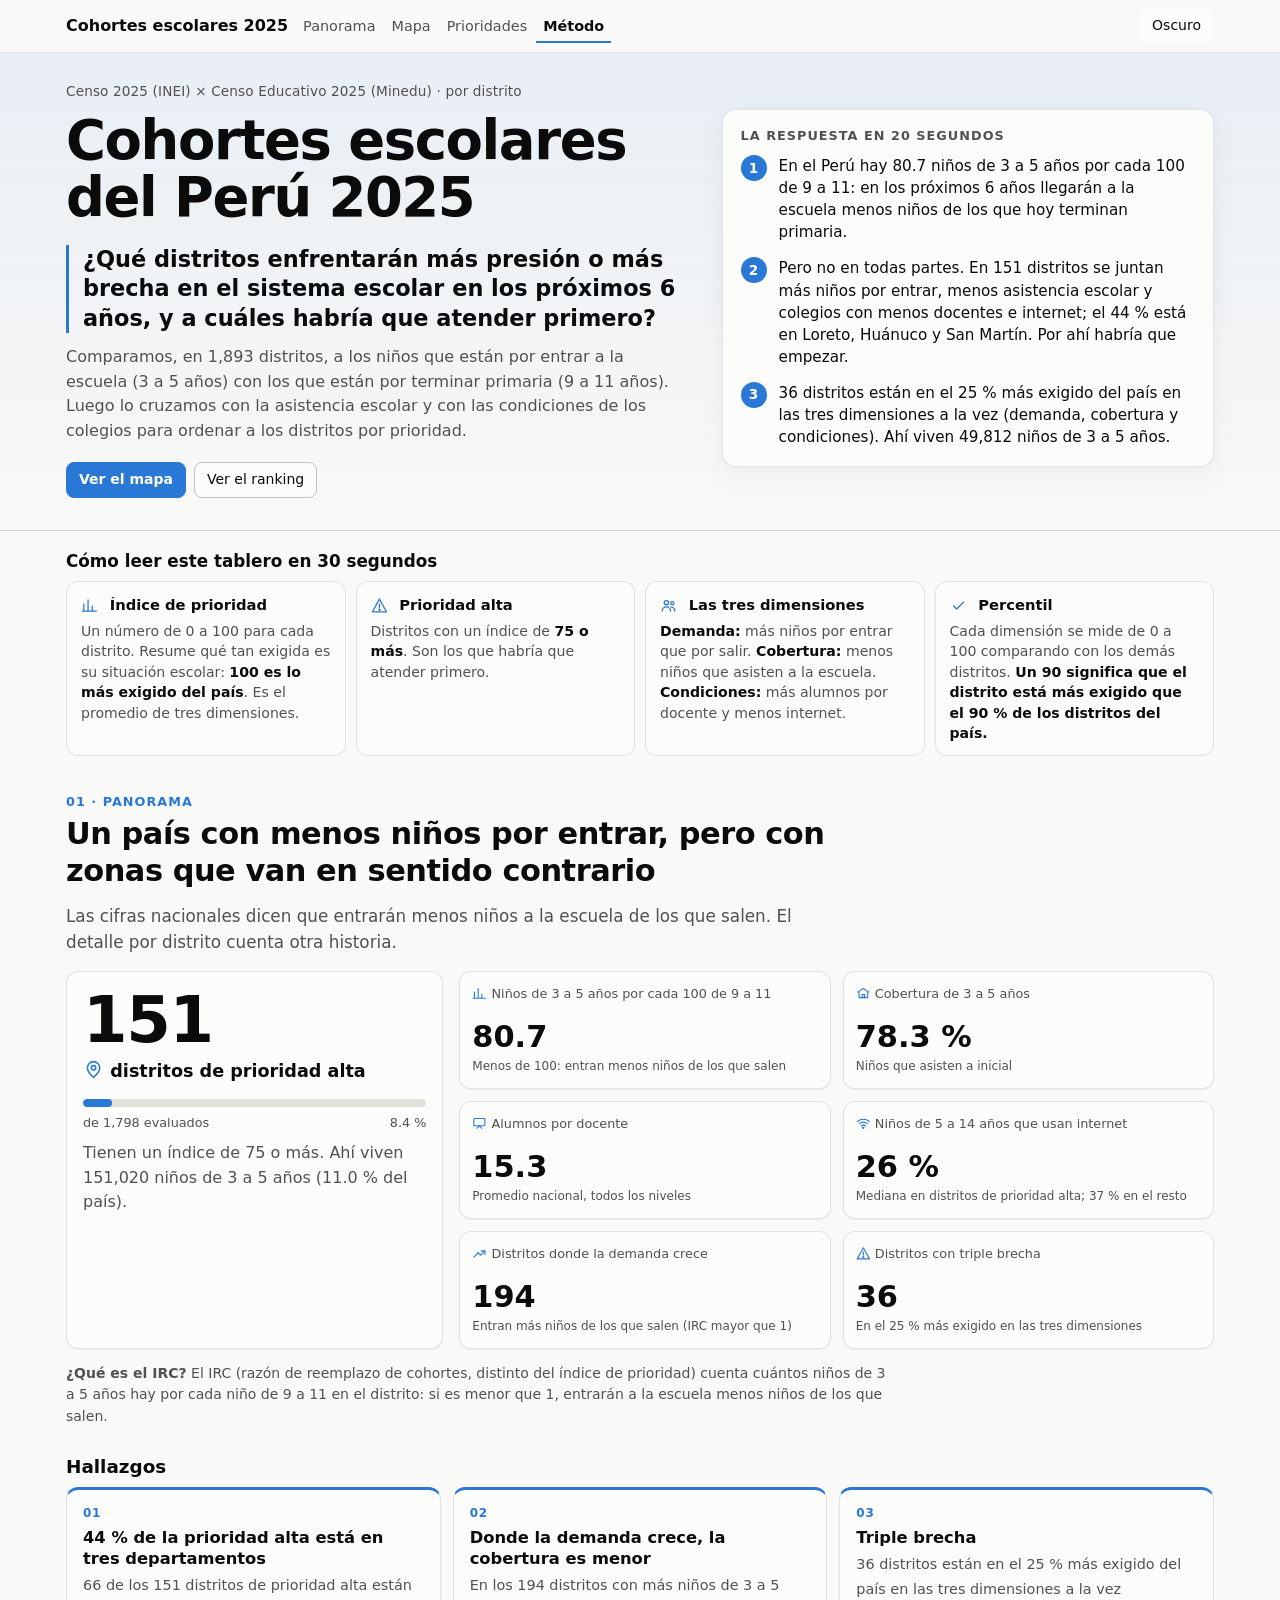
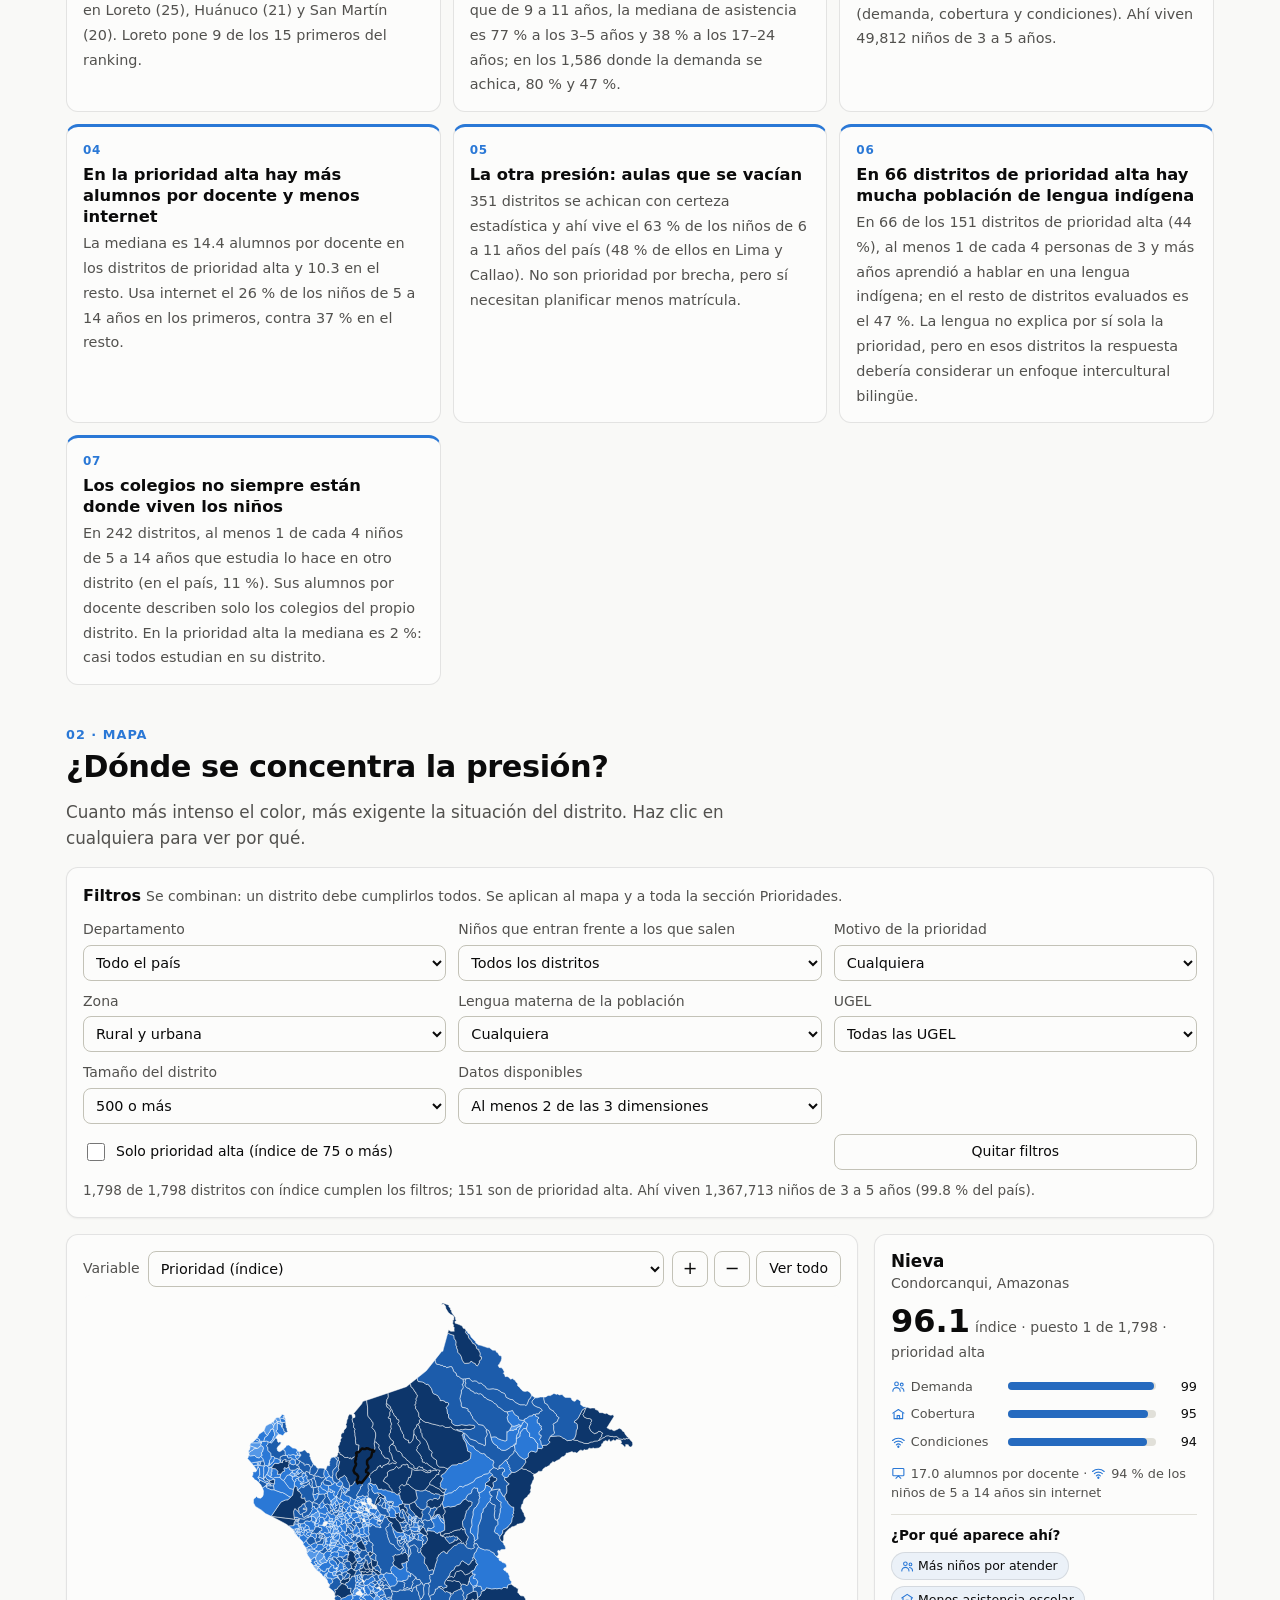
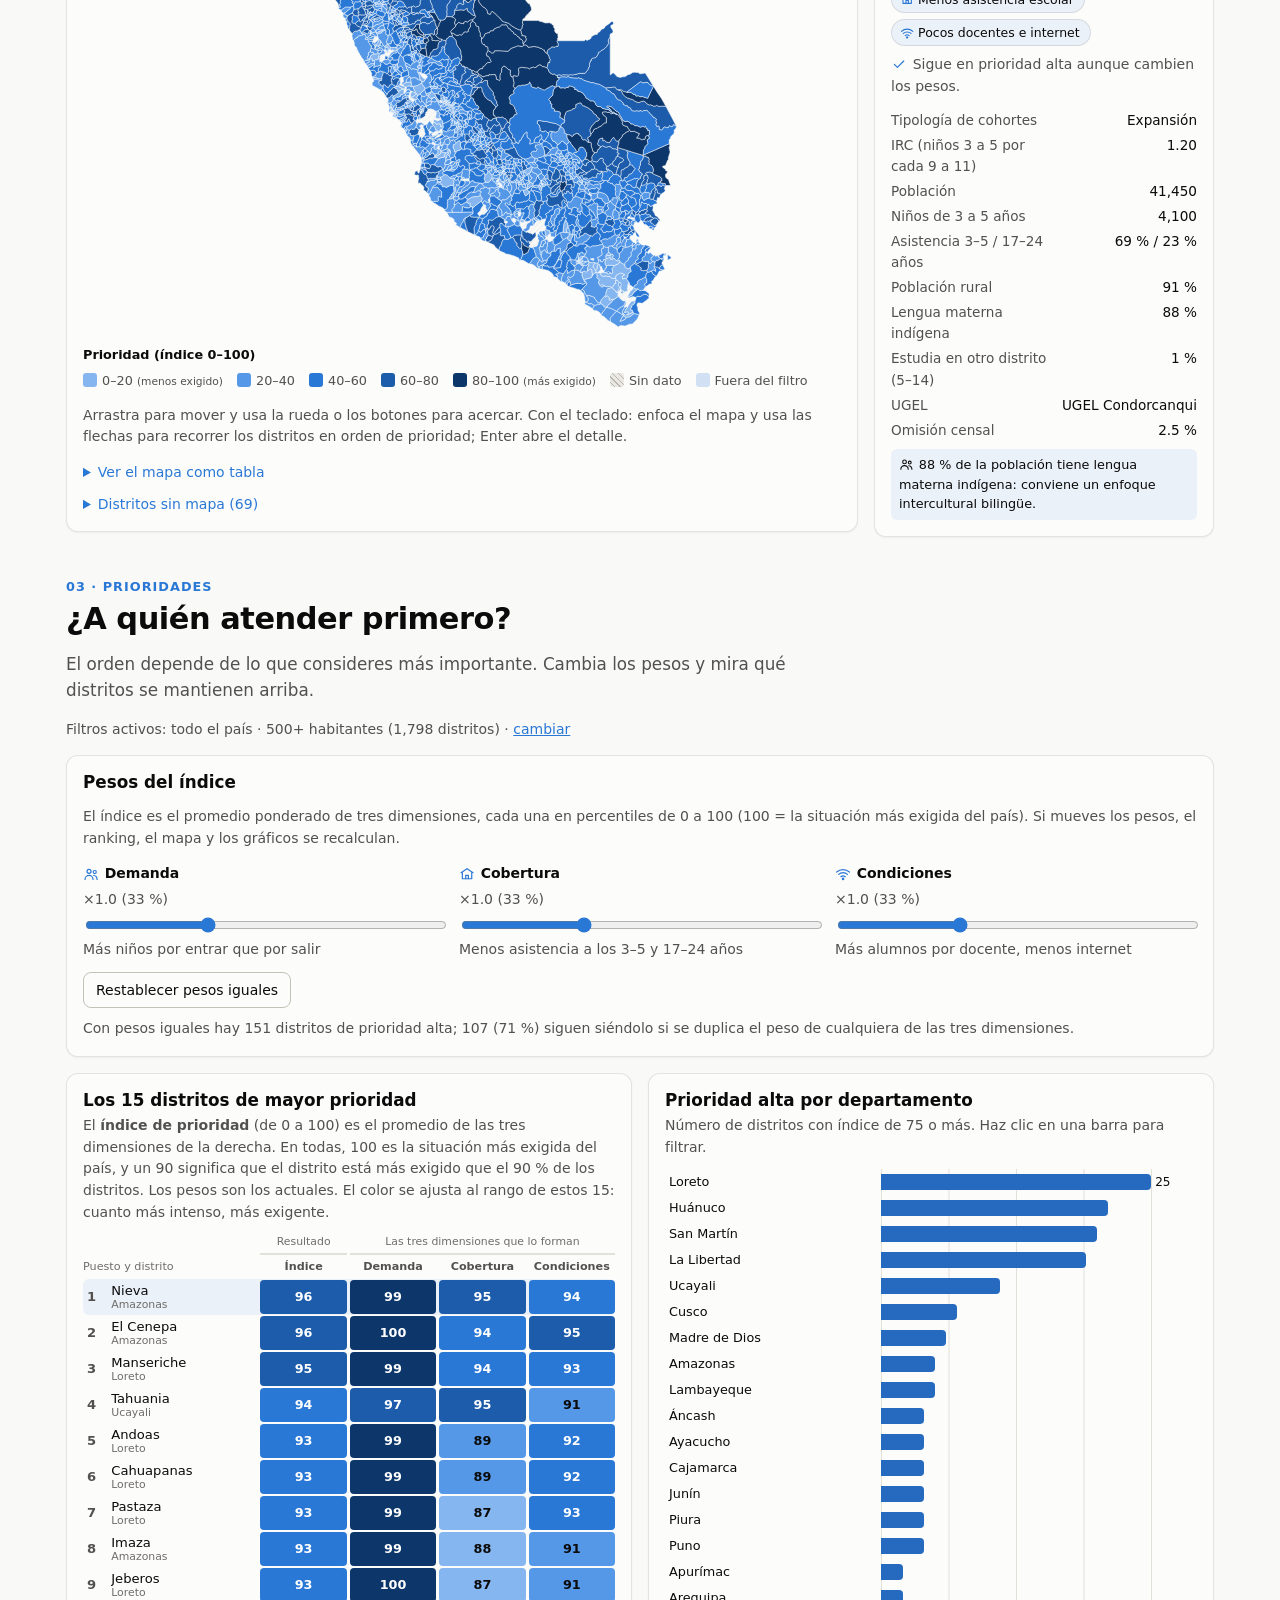
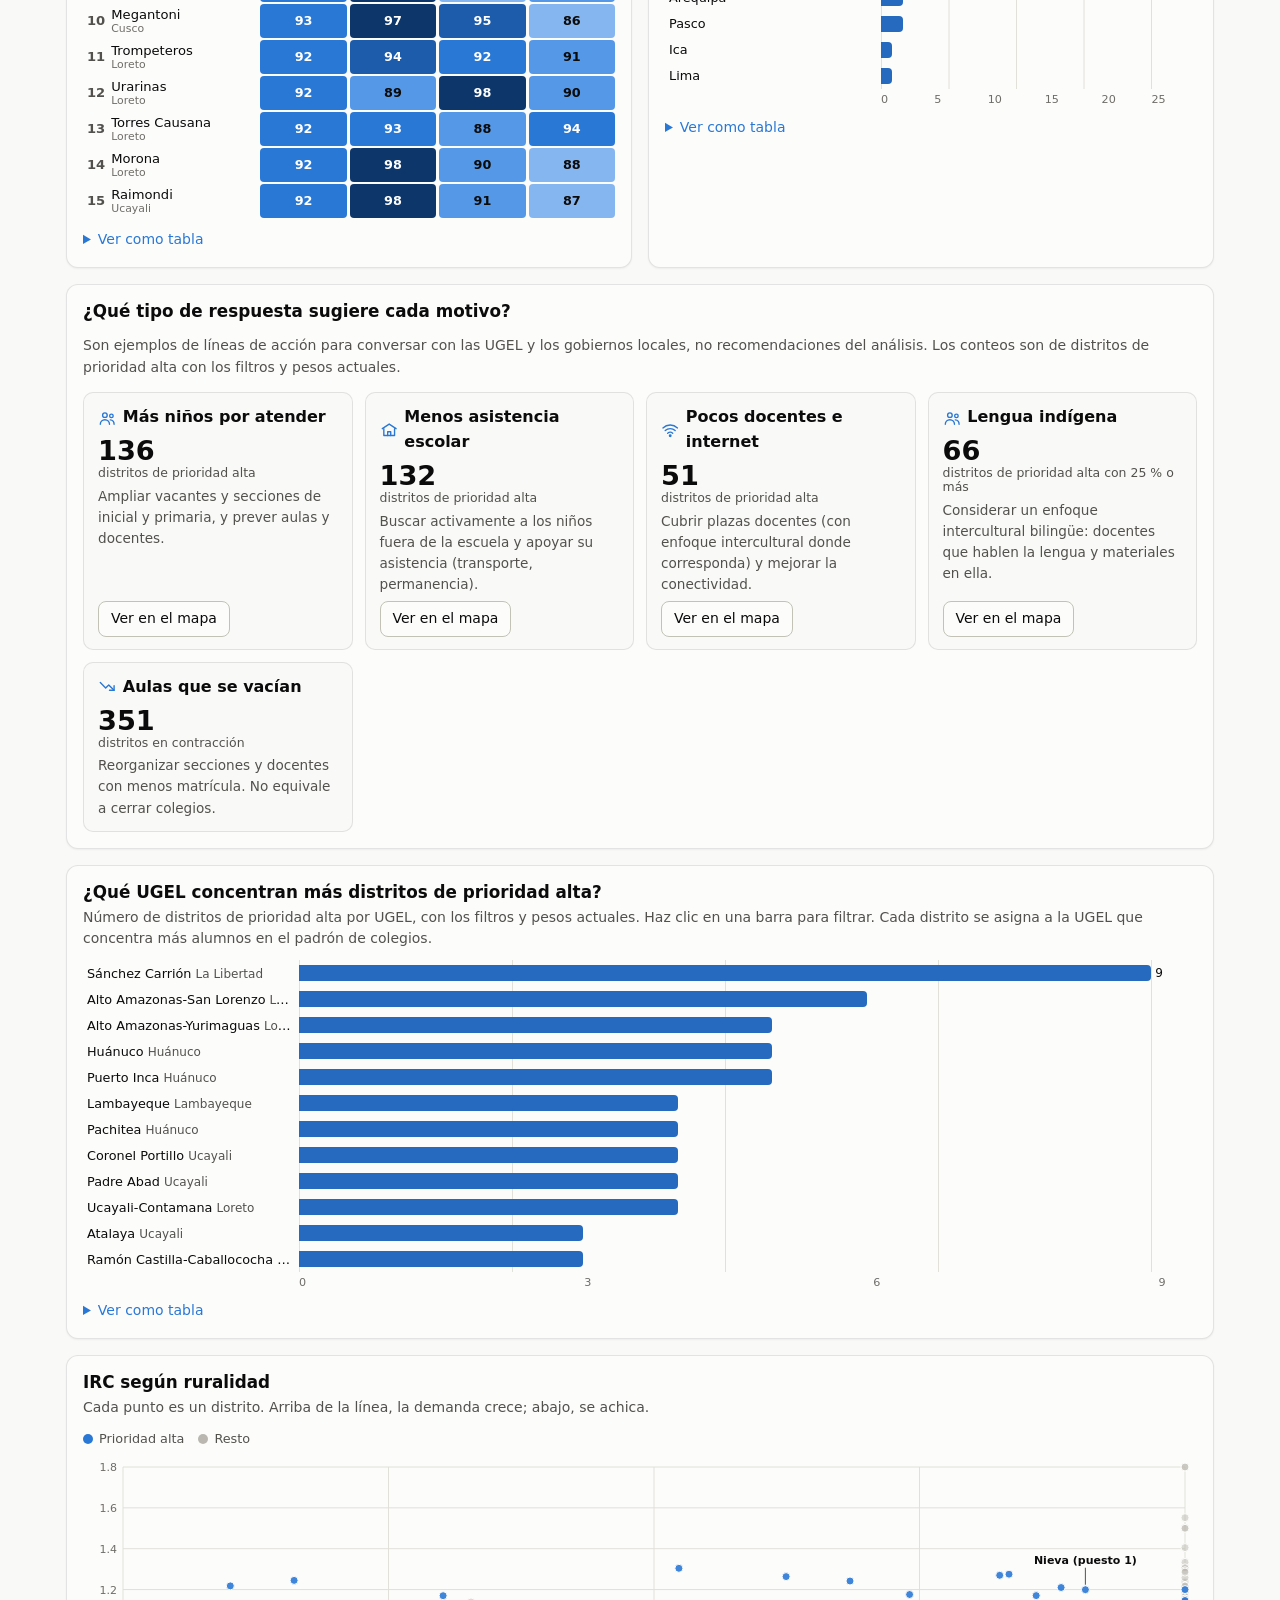
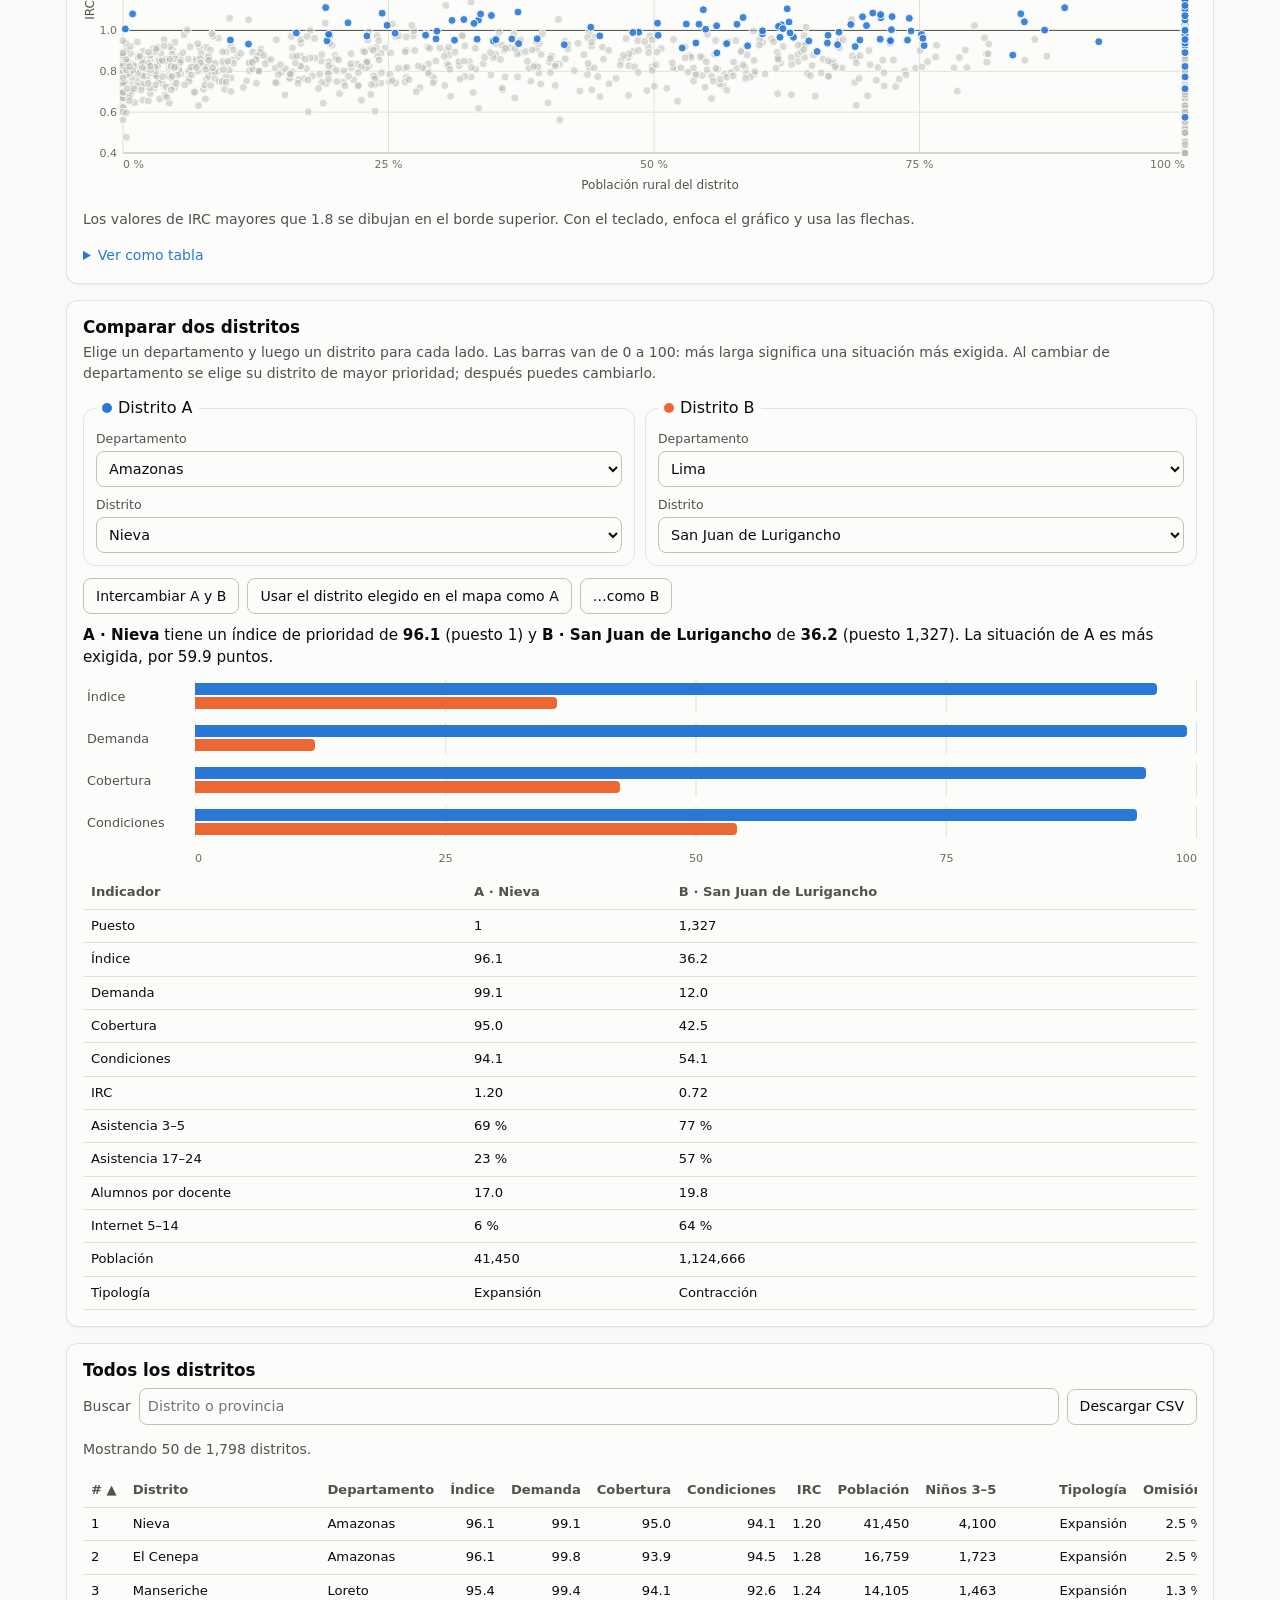
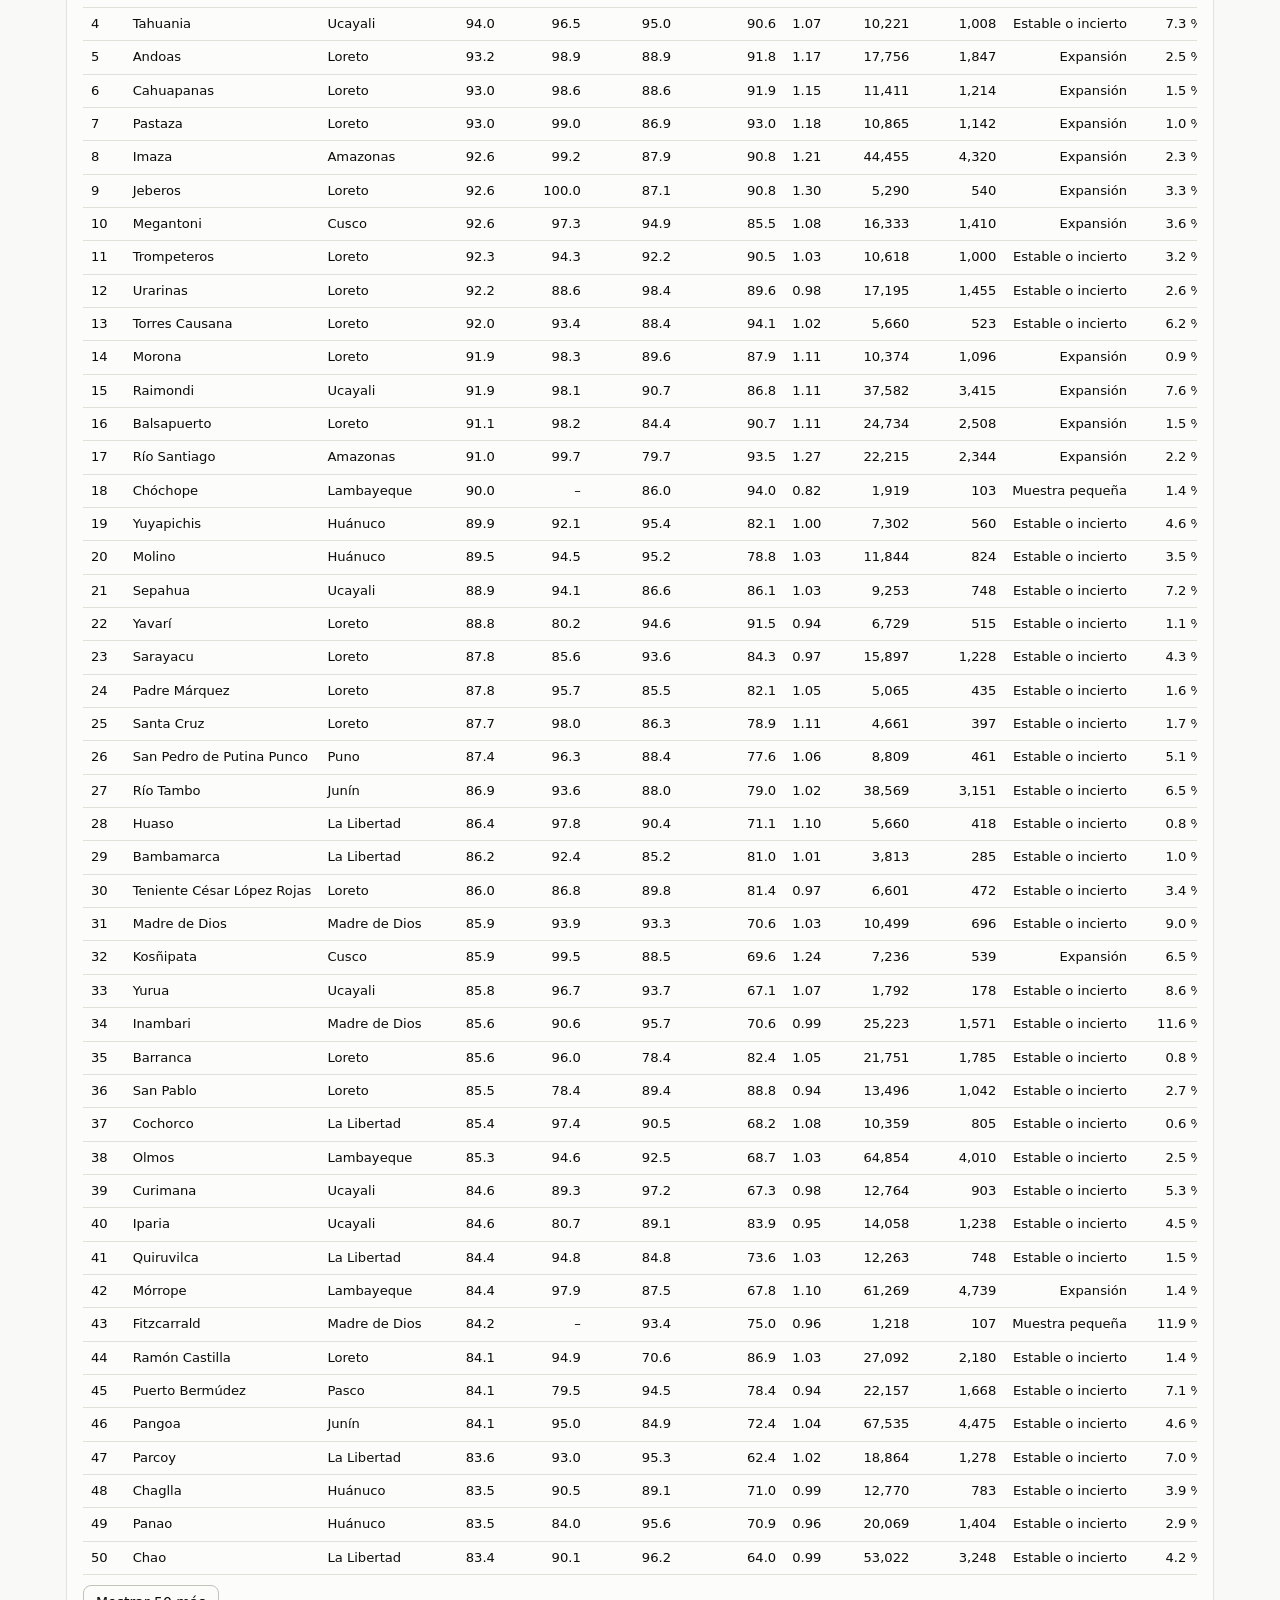
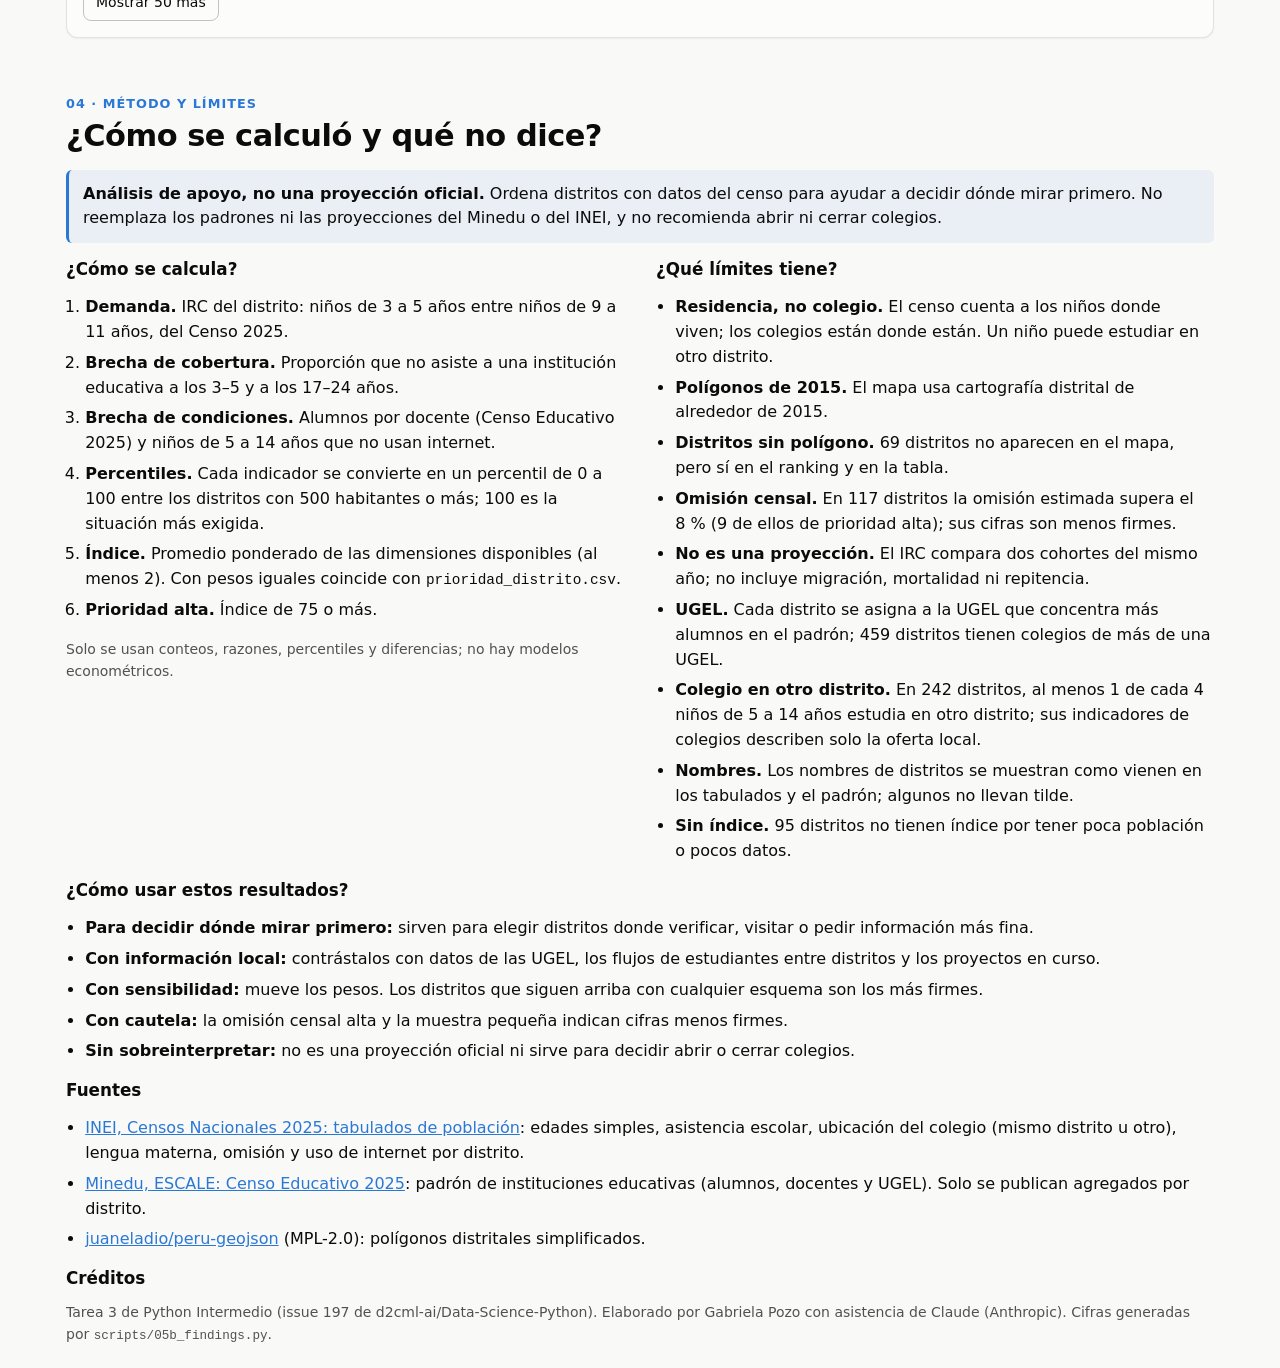
==== commit 6ceeae43: "tarea_3: nombre de la autora y enlace público del dashboard Co-Authored-By: Claude Sonnet 5.5 <norep" ====
--- a/tarea_3/web/index.html
+++ b/tarea_3/web/index.html
@@ -324,7 +324,7 @@
     <li><a href="https://github.com/juaneladio/peru-geojson" rel="noopener">juaneladio/peru-geojson</a> (MPL-2.0): polígonos distritales simplificados.</li>
   </ul>
   <h3>Créditos</h3>
-  <p class="note">Tarea 3 de Python Intermedio (issue 197 de d2cml-ai/Data-Science-Python). Elaborado por [Tu nombre y apellido] con asistencia de Claude (Anthropic). Cifras generadas por <code><span data-f="generado_por">…</span></code>.</p>
+  <p class="note">Tarea 3 de Python Intermedio (issue 197 de d2cml-ai/Data-Science-Python). Elaborado por Gabriela Pozo con asistencia de Claude (Anthropic). Cifras generadas por <code><span data-f="generado_por">…</span></code>.</p>
 </section>
 </main>
 
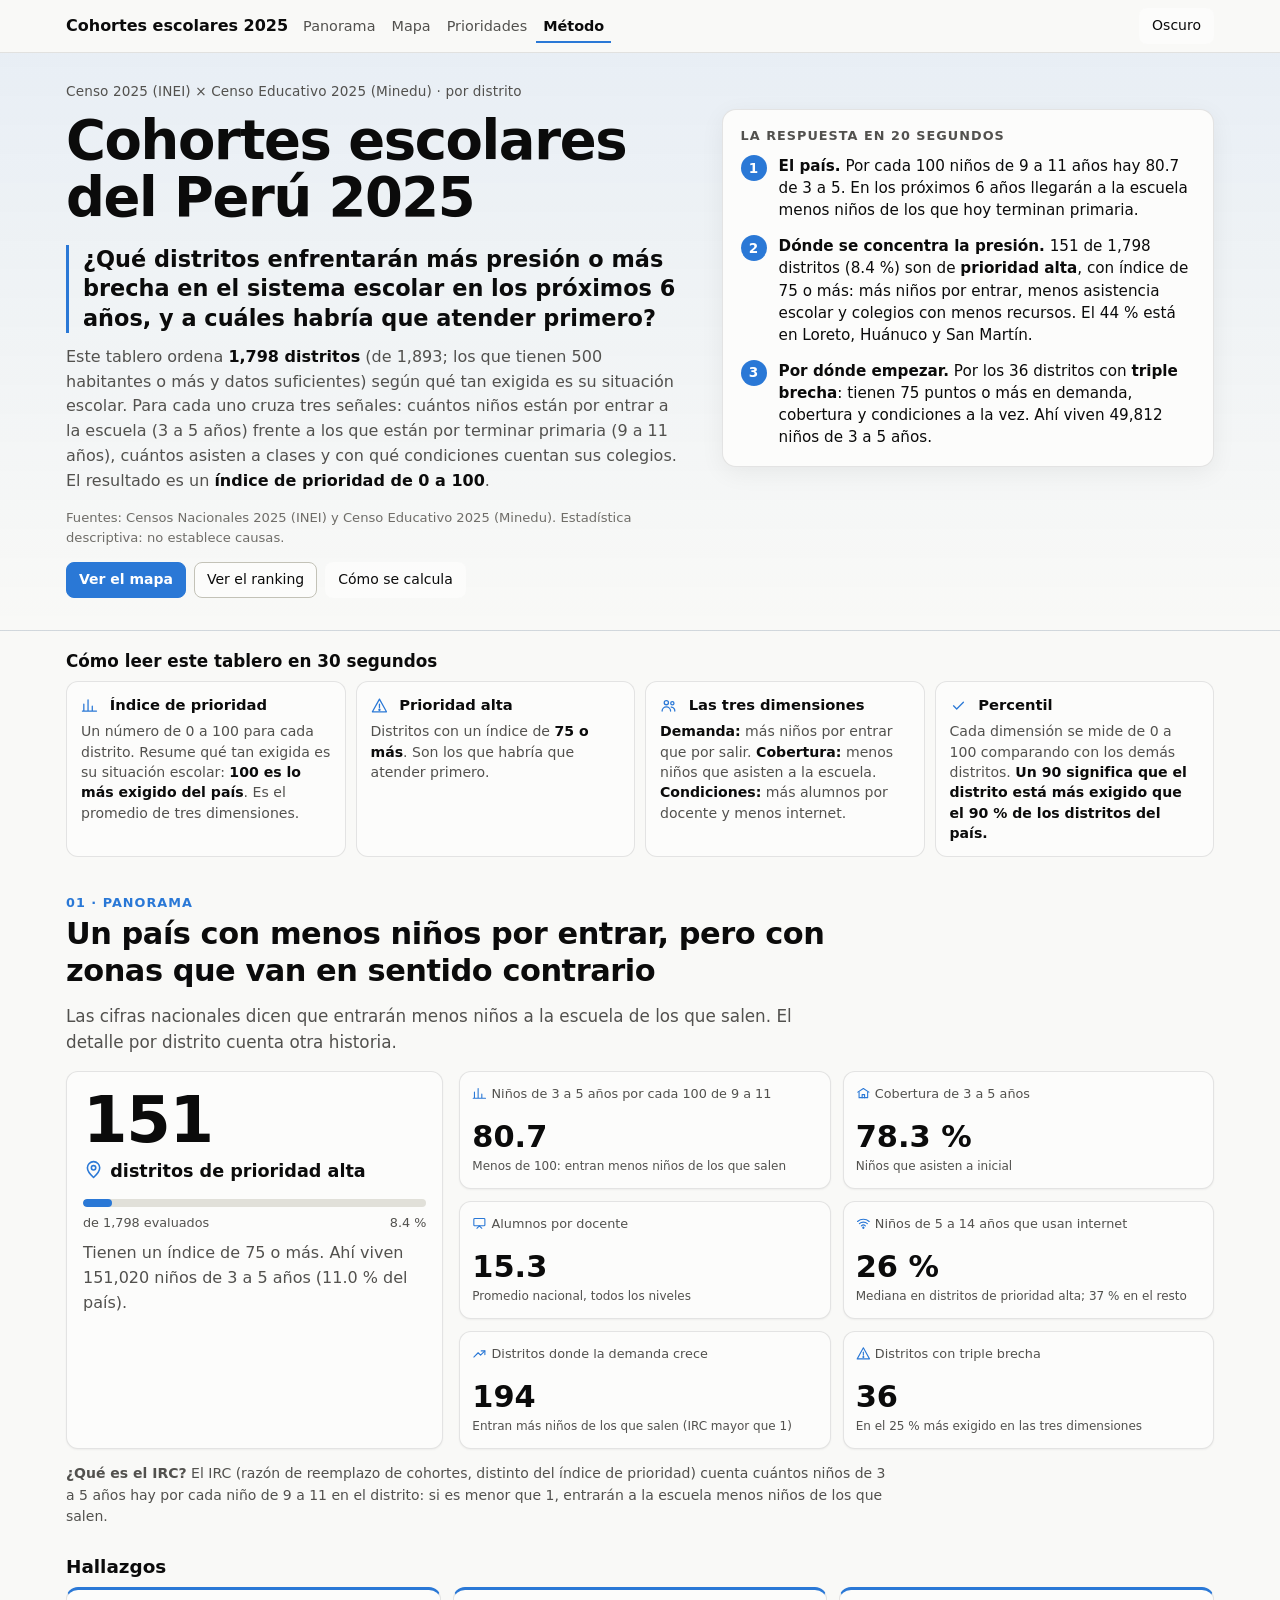
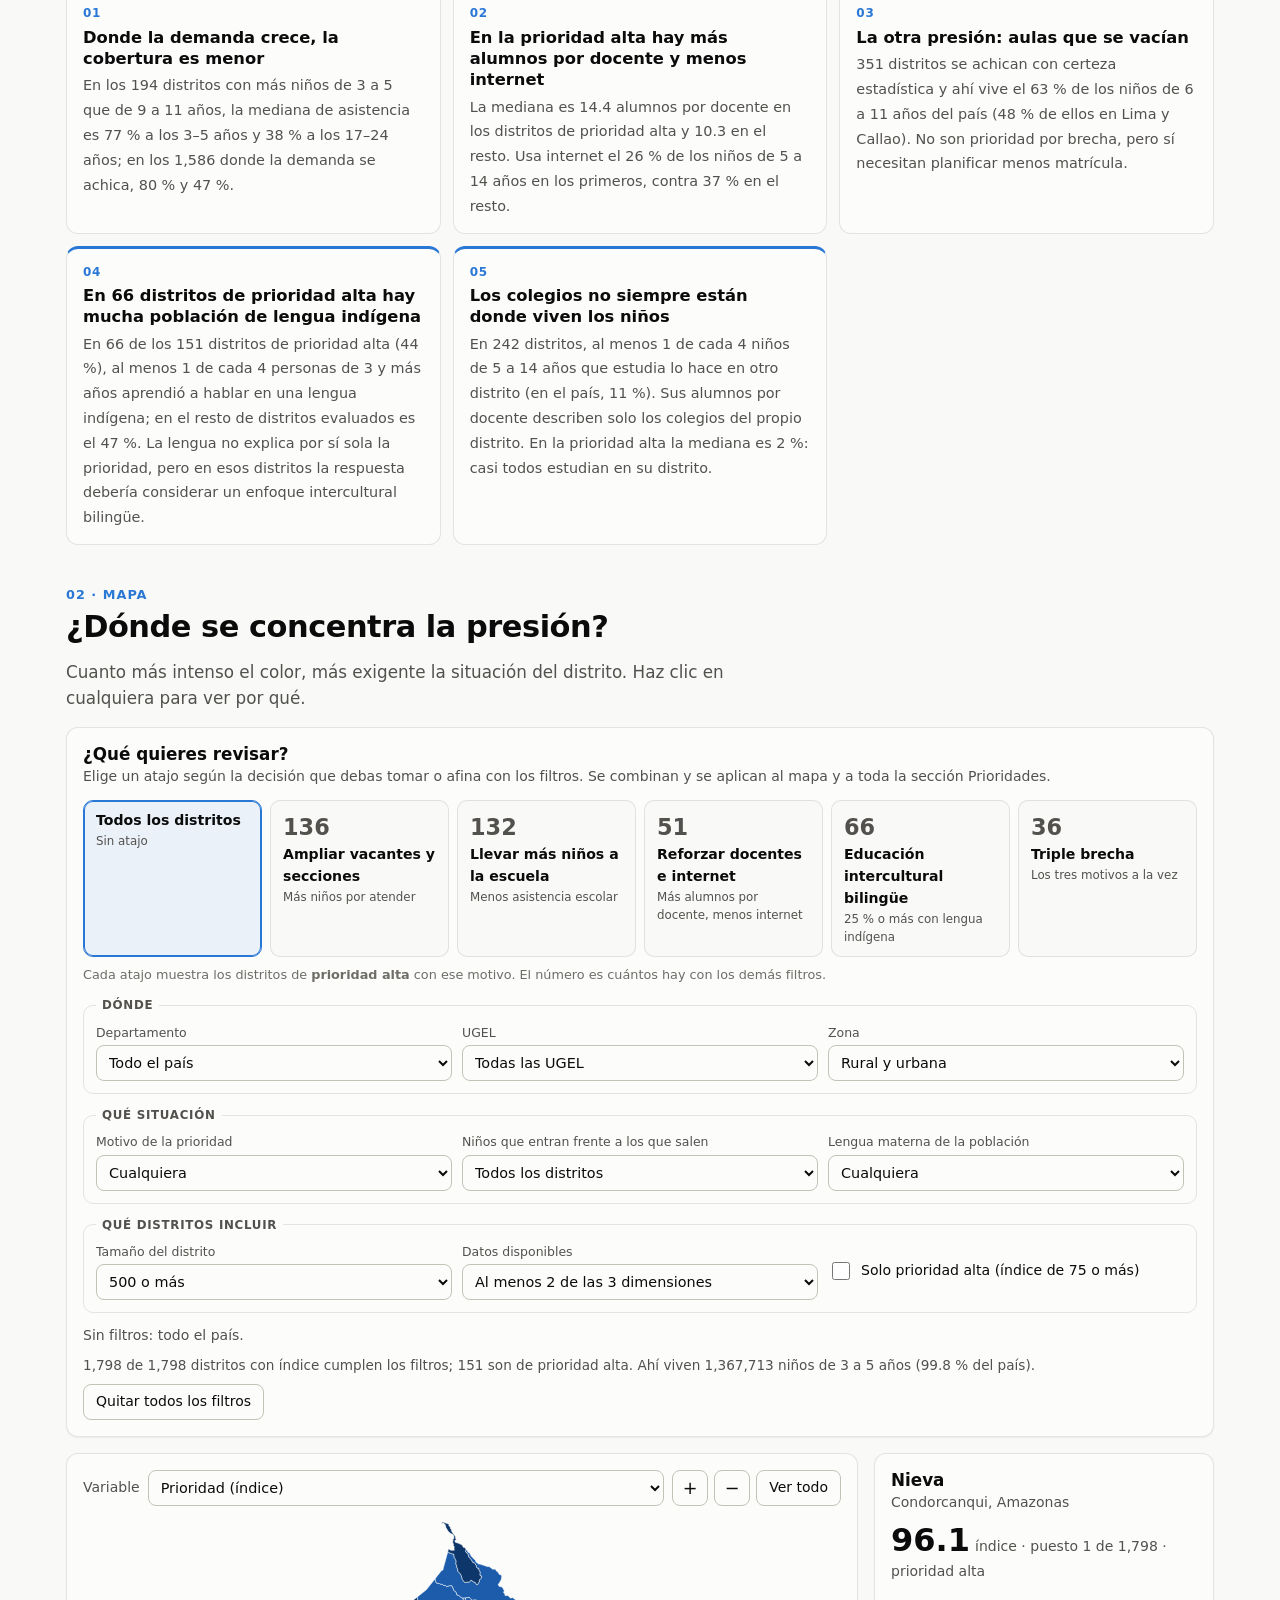
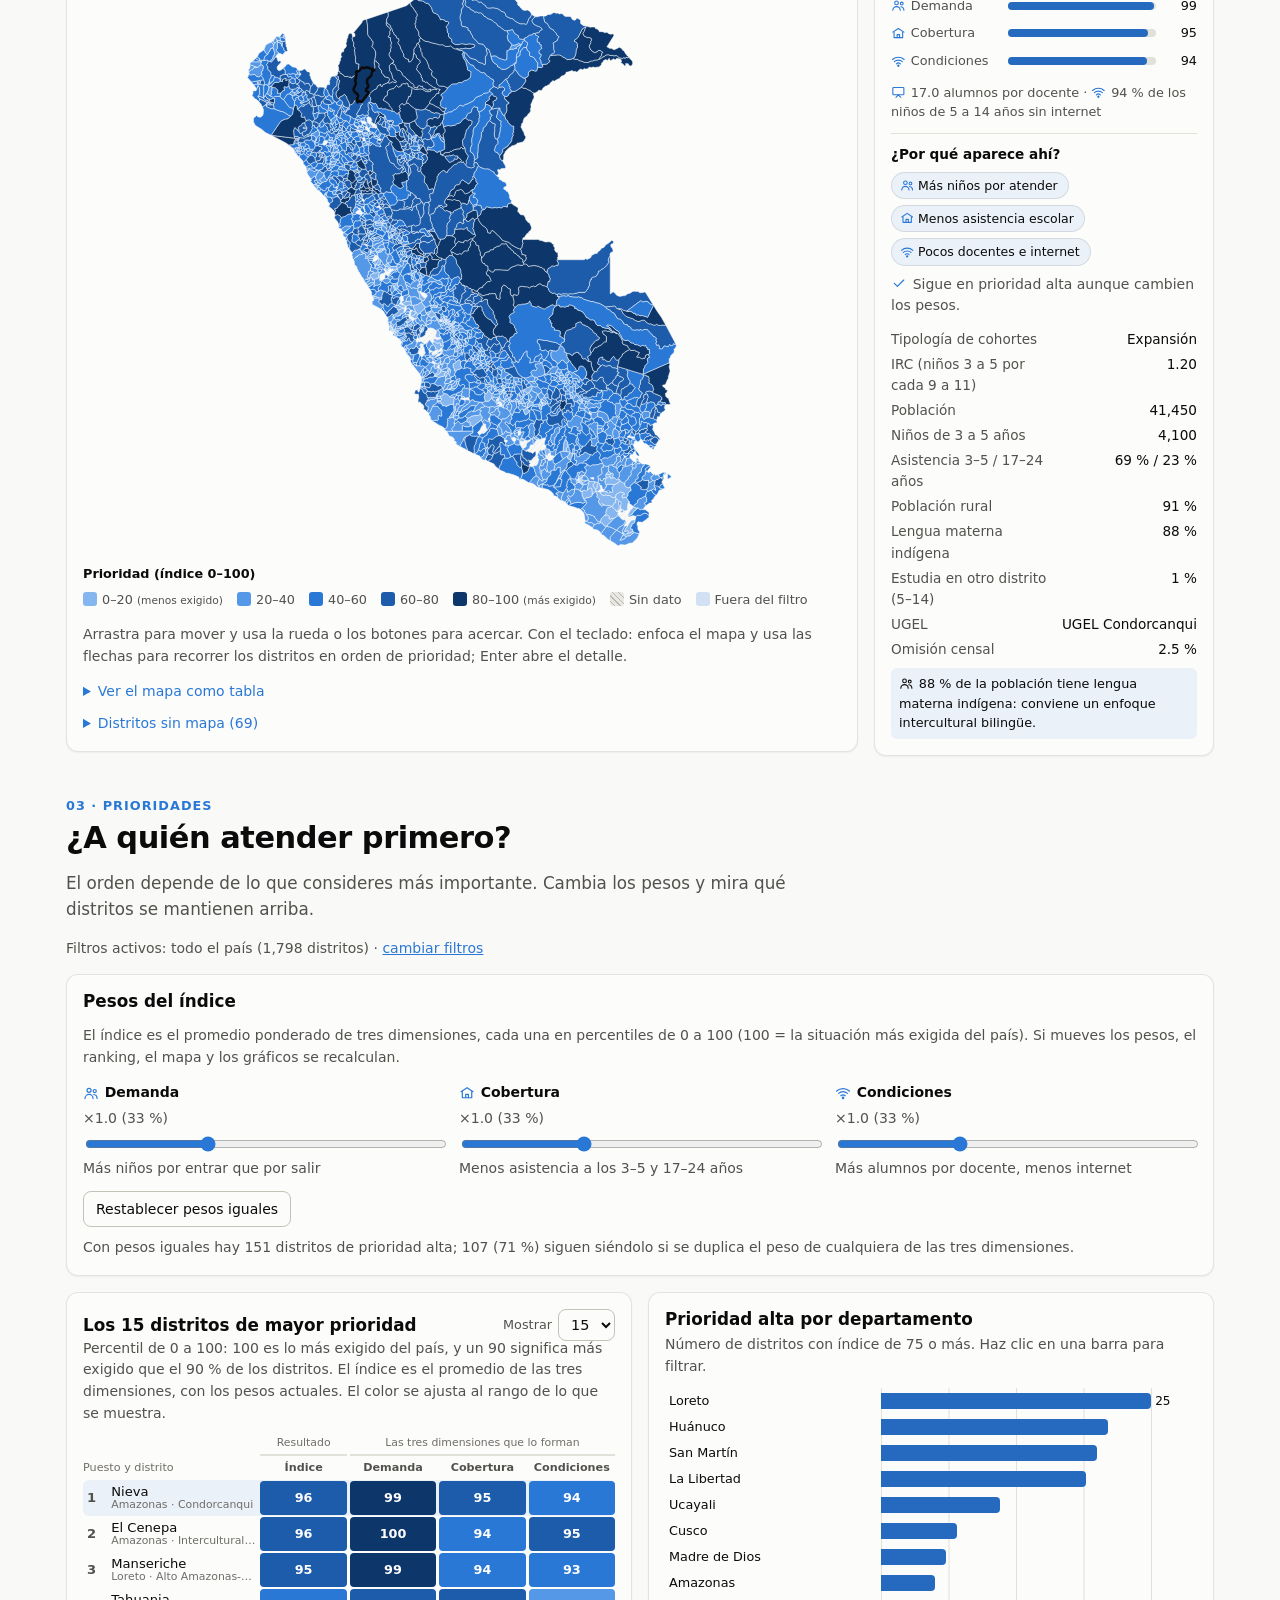
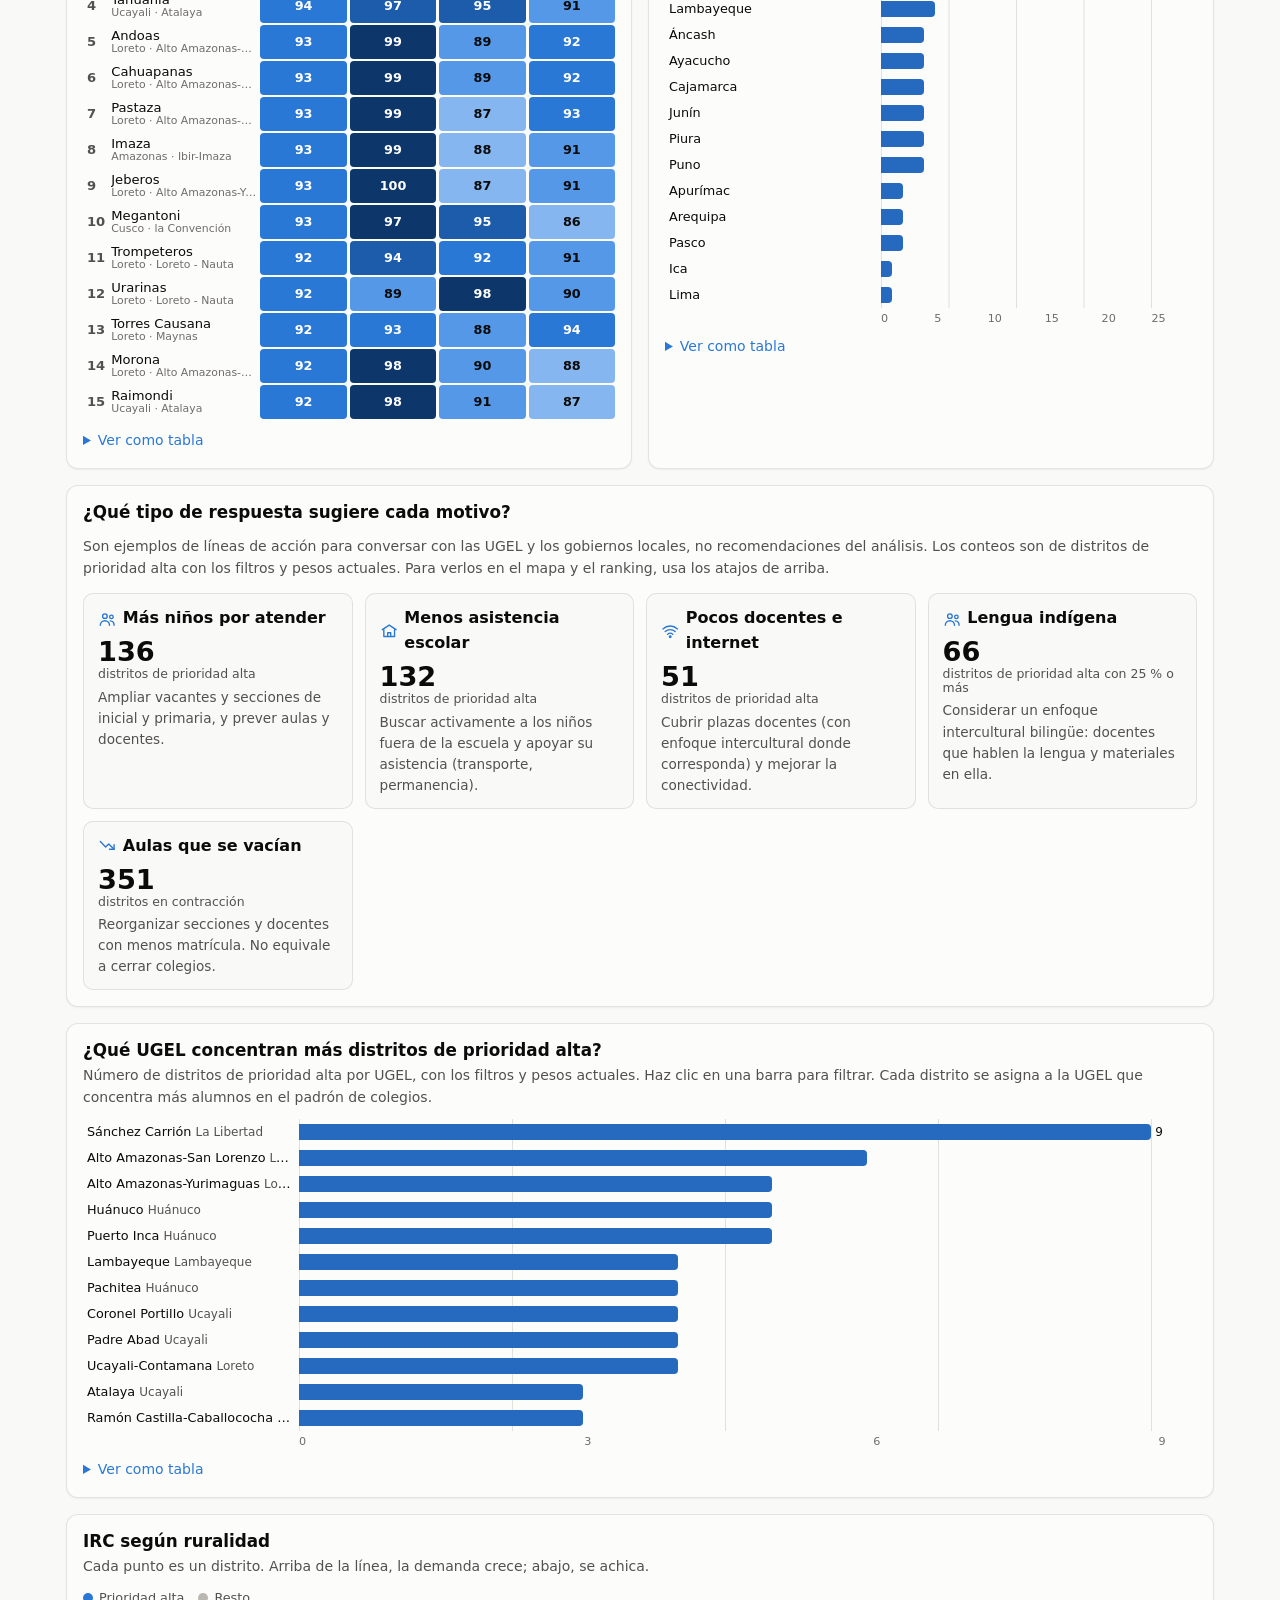
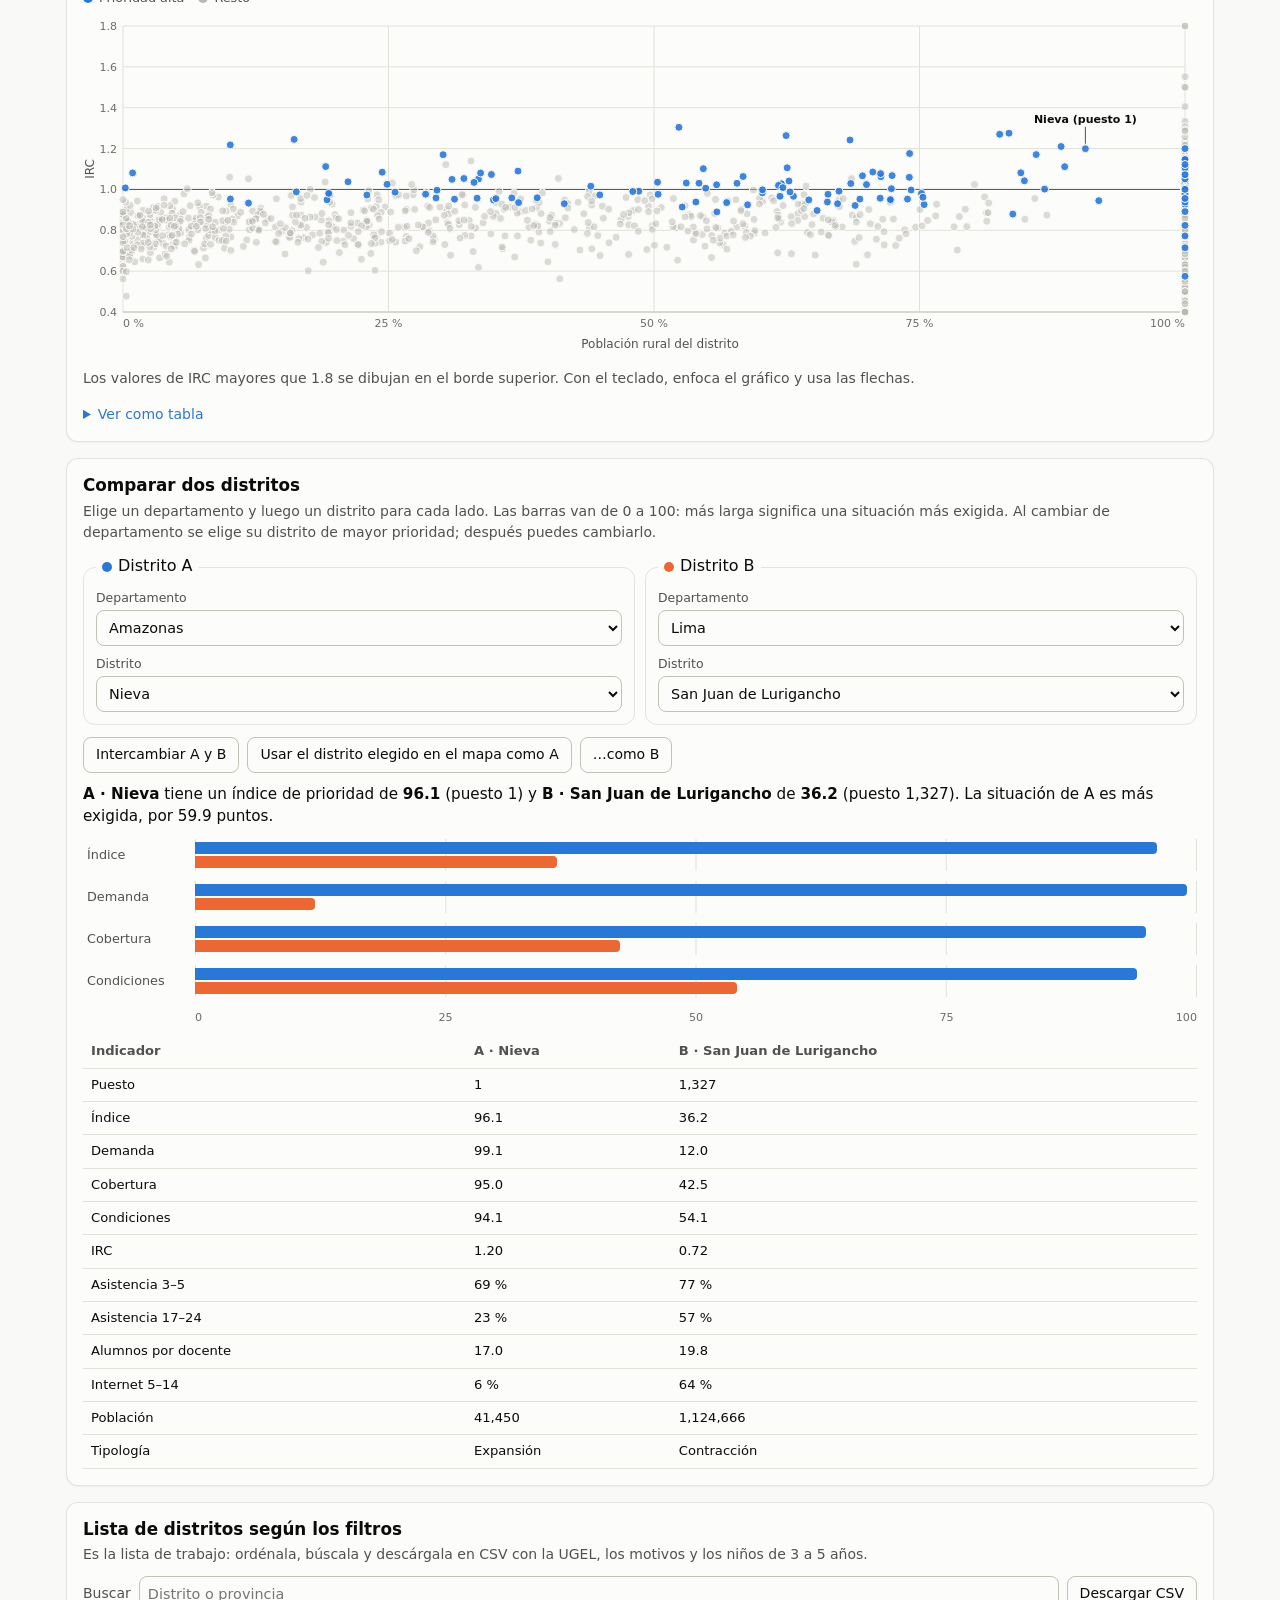
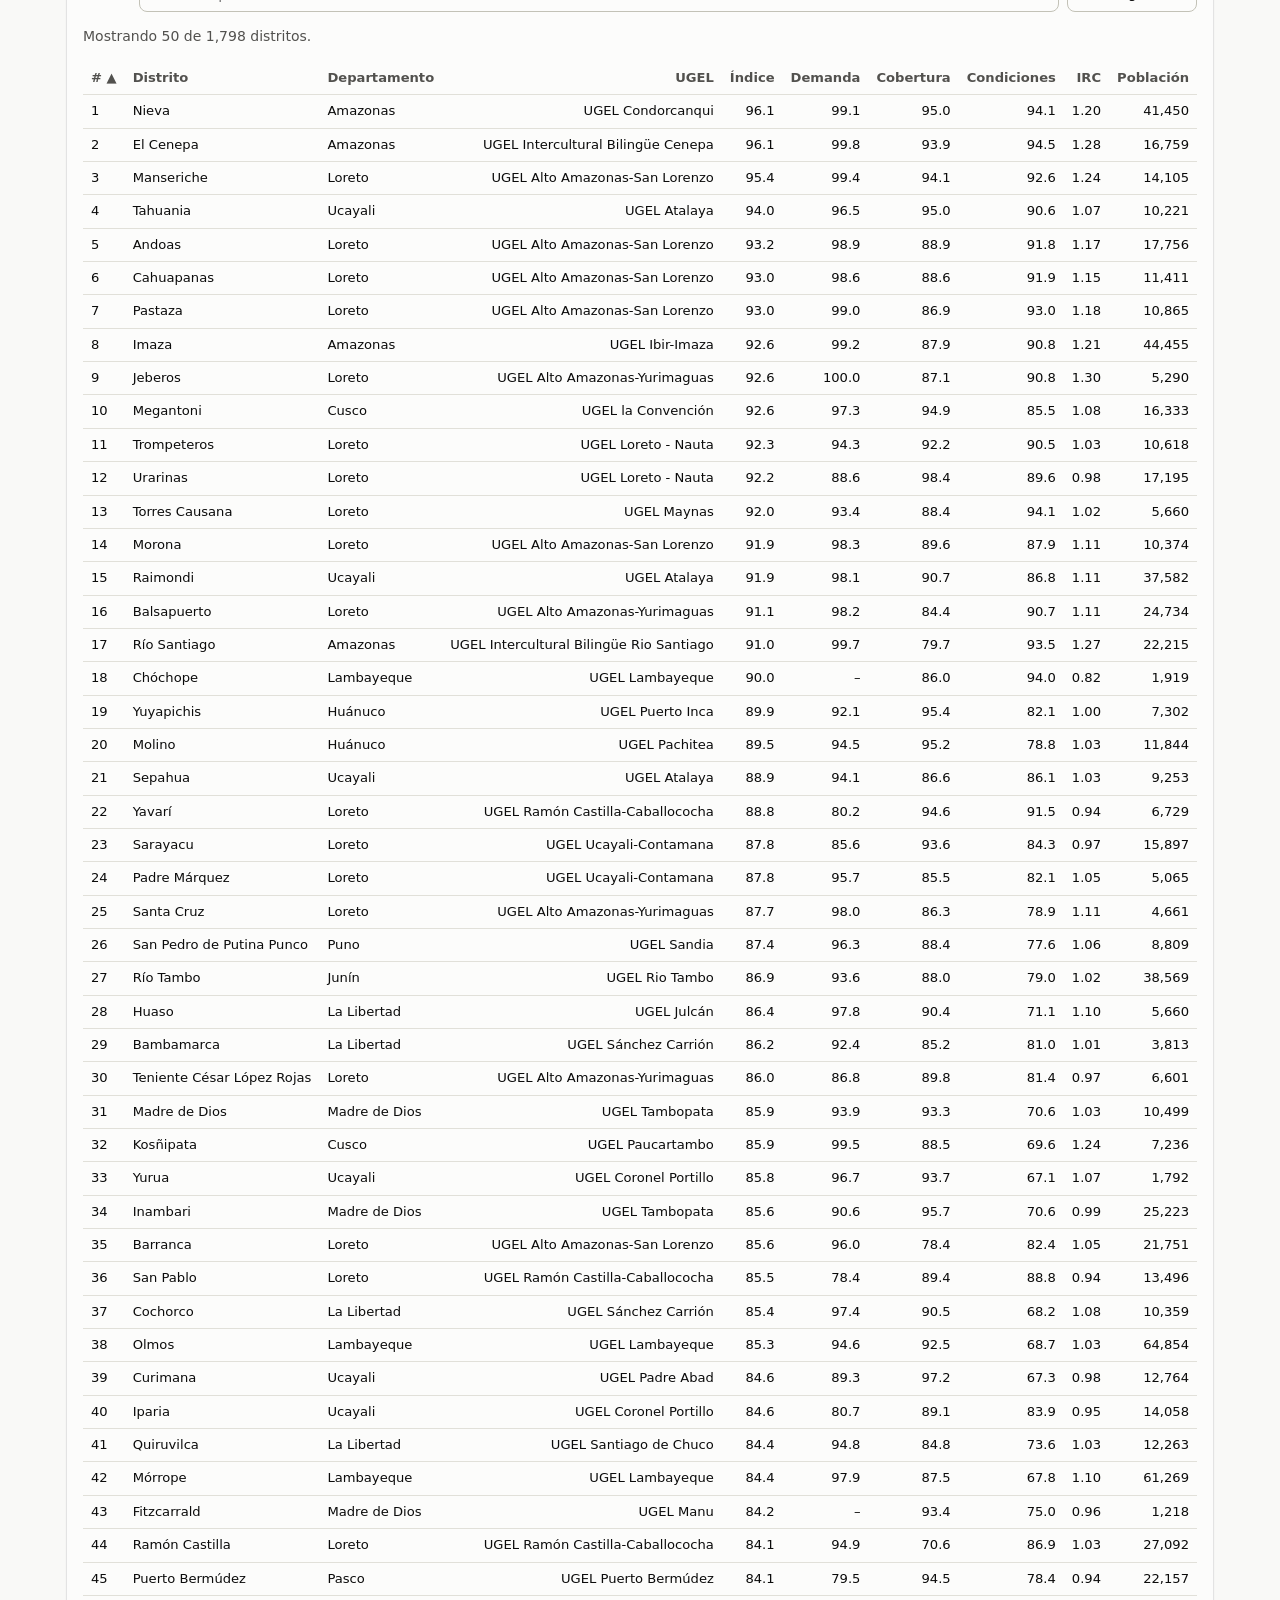
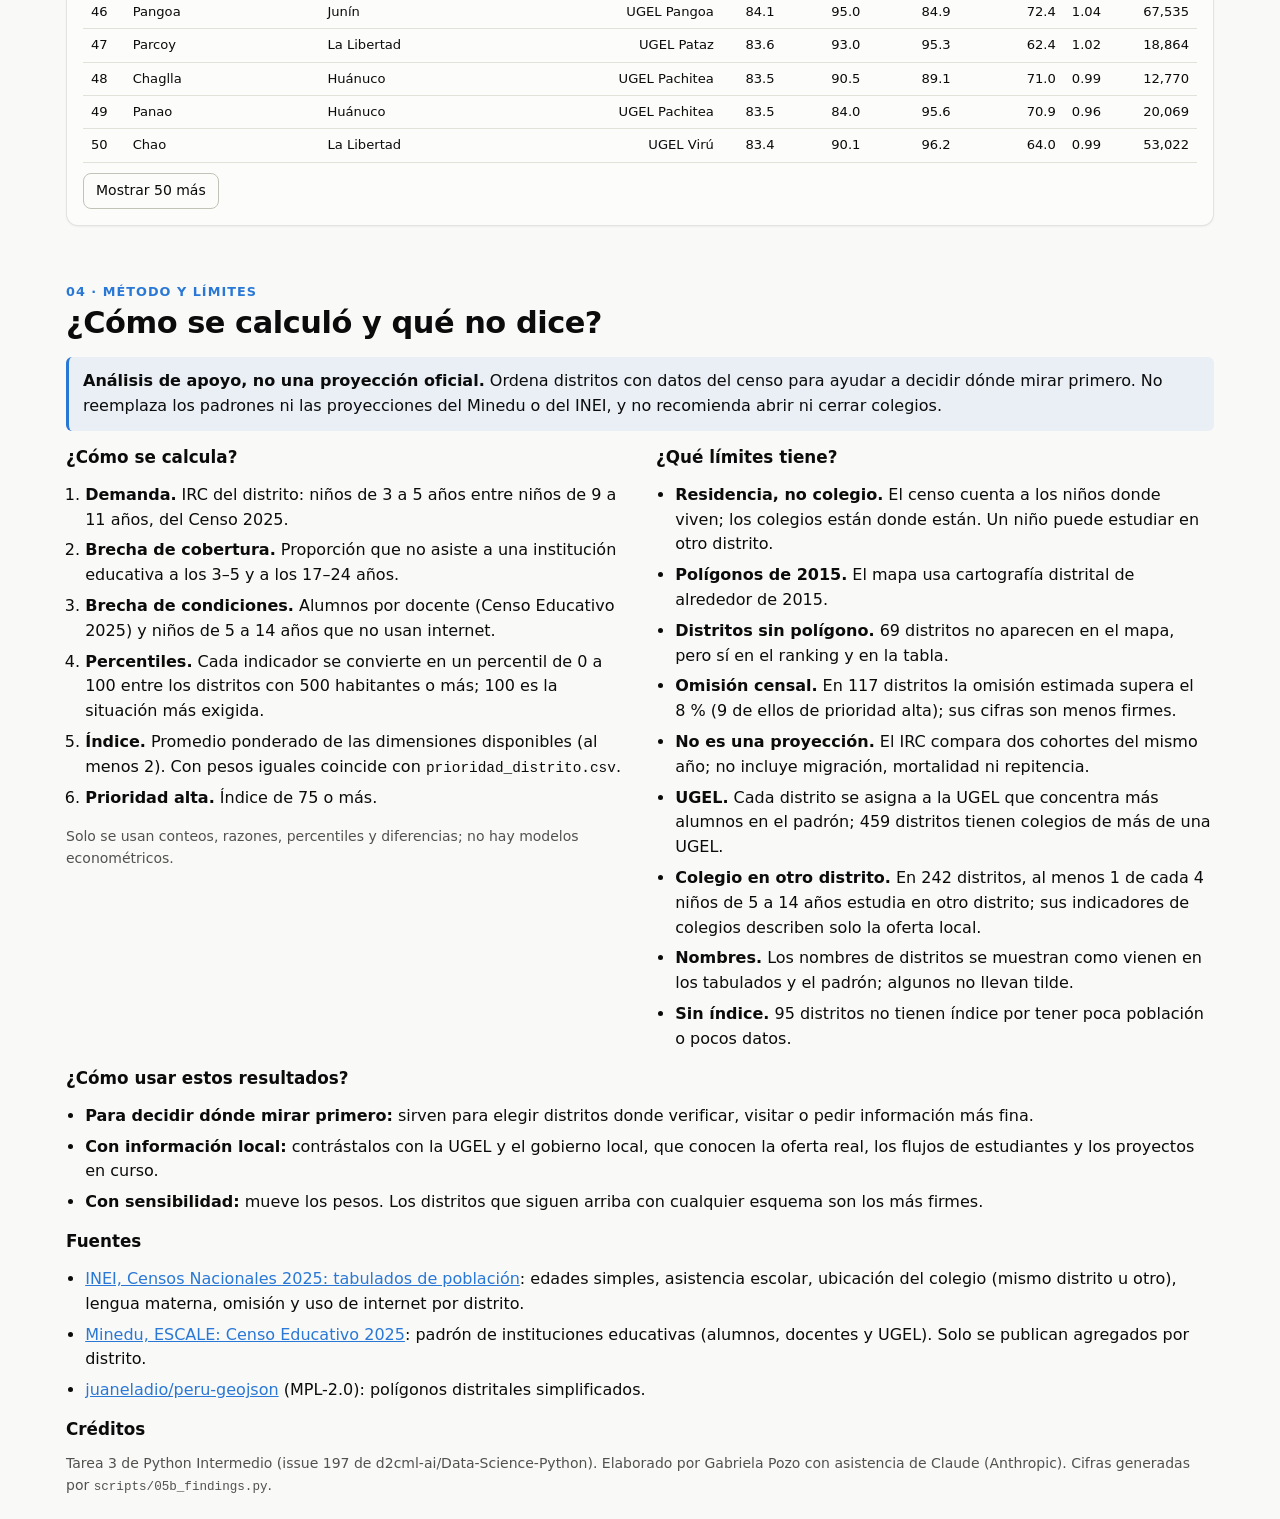
==== commit c1b069c9: "tarea_3: filtros por decisión (atajos, UGEL por departamento, etiquetas activas), ranking de 15/30/5" ====
--- a/tarea_3/web/index.html
+++ b/tarea_3/web/index.html
@@ -41,15 +41,16 @@
       <p class="eyebrow">Censo 2025 (INEI) × Censo Educativo 2025 (Minedu) · por distrito</p>
       <h1>Cohortes escolares del Perú 2025</h1>
       <p class="question">¿Qué distritos enfrentarán más presión o más brecha en el sistema escolar en los próximos <span data-f="kpis.horizonte_anios">…</span> años, y a cuáles habría que atender primero?</p>
-      <p class="context">Comparamos, en <span data-f="kpis.distritos_total" data-fmt="n0">…</span> distritos, a los niños que están por entrar a la escuela (<span data-f="kpis.edades_entrantes">…</span> años) con los que están por terminar primaria (<span data-f="kpis.edades_salientes">…</span> años). Luego lo cruzamos con la asistencia escolar y con las condiciones de los colegios para ordenar a los distritos por prioridad.</p>
-      <p class="hero-cta"><a class="btn primary" href="#mapa">Ver el mapa</a> <a class="btn" href="#prioridades">Ver el ranking</a></p>
+      <p class="context">Este tablero ordena <b><span data-f="kpis.distritos_evaluados" data-fmt="n0">…</span> distritos</b> (de <span data-f="kpis.distritos_total" data-fmt="n0">…</span>; los que tienen <span data-f="kpis.poblacion_minima" data-fmt="n0">…</span> habitantes o más y datos suficientes) según qué tan exigida es su situación escolar. Para cada uno cruza tres señales: cuántos niños están por entrar a la escuela (<span data-f="kpis.edades_entrantes">…</span>&nbsp;años) frente a los que están por terminar primaria (<span data-f="kpis.edades_salientes">…</span> años), cuántos asisten a clases y con qué condiciones cuentan sus colegios. El resultado es un <b>índice de prioridad de 0 a 100</b>.</p>
+      <p class="source">Fuentes: Censos Nacionales 2025 (INEI) y Censo Educativo 2025 (Minedu). Estadística descriptiva: no establece causas.</p>
+      <p class="hero-cta"><a class="btn primary" href="#mapa">Ver el mapa</a> <a class="btn" href="#prioridades">Ver el ranking</a> <a class="btn ghost" href="#metodo">Cómo se calcula</a></p>
     </div>
     <aside class="answer" aria-labelledby="h-ans">
       <h2 id="h-ans" class="answer-t">La respuesta en 20 segundos</h2>
       <ol class="answer-l">
-        <li><span class="n">1</span><p data-f="frases.0">…</p></li>
-        <li><span class="n">2</span><p data-f="frases.1">…</p></li>
-        <li><span class="n">3</span><p data-f="hallazgos.2.texto">…</p></li>
+        <li><span class="n">1</span><p><b>El país.</b> Por cada 100 niños de <span data-f="kpis.edades_salientes">…</span> años hay <span data-f="kpis.ninos_3_5_por_100_9_11" data-fmt="n1">…</span> de <span data-f="kpis.edades_entrantes">…</span>. En los próximos <span data-f="kpis.horizonte_anios">…</span> años llegarán a la escuela menos niños de los que hoy terminan primaria.</p></li>
+        <li><span class="n">2</span><p><b>Dónde se concentra la presión.</b> <span data-f="kpis.prioridad_alta" data-fmt="n0">…</span> de <span data-f="kpis.distritos_evaluados" data-fmt="n0">…</span> distritos (<span data-f="detalle.pct_alta_evaluados" data-fmt="pct1">…</span>) son de <b>prioridad alta</b>, con índice de <span data-f="kpis.prioridad_alta_min">…</span> o más: más niños por entrar, menos asistencia escolar y colegios con menos recursos. El <span data-f="detalle.top3_pct" data-fmt="pct0">…</span> está en <span data-f="detalle.dep_alta.0.dpto">…</span>, <span data-f="detalle.dep_alta.1.dpto">…</span> y <span data-f="detalle.dep_alta.2.dpto">…</span>.</p></li>
+        <li><span class="n">3</span><p><b>Por dónde empezar.</b> Por los <span data-f="detalle.triple_brecha">…</span> distritos con <b>triple brecha</b>: tienen <span data-f="kpis.prioridad_alta_min">…</span> puntos o más en demanda, cobertura y condiciones a la vez. Ahí viven <span data-f="detalle.ninos_3_5_triple" data-fmt="n0">…</span> niños de <span data-f="kpis.edades_entrantes">…</span> años.</p></li>
       </ol>
     </aside>
   </div>
@@ -100,40 +101,61 @@
   <p class="kicker">02 · Mapa</p>
   <h2 id="h-map">¿Dónde se concentra la presión?</h2>
   <p class="lead">Cuanto más intenso el color, más exigente la situación del distrito. Haz clic en cualquiera para ver por qué.</p>
-  <form id="filtros" class="filters card" aria-label="Filtros del mapa y del ranking" onsubmit="return false">
-    <div class="f-head"><b>Filtros</b> <span class="note">Se combinan: un distrito debe cumplirlos todos. Se aplican al mapa y a toda la sección Prioridades.</span></div>
-    <label>Departamento<select id="fDep"></select></label>
-    <label>Niños que entran frente a los que salen<select id="fDir" title="Compara a los niños de 3 a 5 años con los de 9 a 11 años del distrito (IRC)">
-      <option value="">Todos los distritos</option>
-      <option value="crece">Entran más de los que salen (IRC mayor que 1)</option>
-      <option value="achica">Entran menos de los que salen (IRC menor que 1)</option>
-    </select></label>
-    <label>Motivo de la prioridad<select id="fMot" title="Una dimensión cuenta como motivo cuando su percentil es de 75 o más">
-      <option value="">Cualquiera</option>
-      <option value="demanda">Más niños por atender (demanda)</option>
-      <option value="cobertura">Menos asistencia a la escuela (cobertura)</option>
-      <option value="condiciones">Pocos docentes e internet (condiciones)</option>
-      <option value="todos">Los tres motivos a la vez</option>
-    </select></label>
-    <label>Zona<select id="fZona" title="Según la proporción de población rural del distrito">
-      <option value="">Rural y urbana</option>
-      <option value="rural">Más rural (50 % o más de población rural)</option>
-      <option value="urbana">Más urbana (menos de 50 % rural)</option>
-    </select></label>
-    <label>Lengua materna de la población<select id="fLen" title="Proporción de personas de 3 y más años que aprendieron a hablar en una lengua indígena (Censo 2025)">
-      <option value="">Cualquiera</option>
-      <option value="25">25 % o más con lengua indígena</option>
-      <option value="50">50 % o más con lengua indígena</option>
-    </select></label>
-    <label>UGEL<select id="fUgel" title="Unidad de Gestión Educativa Local a la que pertenece la mayoría de los alumnos del distrito"></select></label>
-    <label>Tamaño del distrito<select id="fPop"></select></label>
-    <label>Datos disponibles<select id="fDim">
-      <option value="2">Al menos 2 de las 3 dimensiones</option>
-      <option value="3">Solo con las 3 dimensiones</option>
-    </select></label>
-    <label class="check"><input id="fAlta" type="checkbox"> <span>Solo prioridad alta (índice de <span data-f="kpis.prioridad_alta_min">…</span> o más)</span></label>
-    <button id="fReset" class="btn" type="button">Quitar filtros</button>
-    <p id="fCount" class="f-count" aria-live="polite"></p>
+  <form id="filtros" class="filters card" aria-label="Filtros del mapa y de Prioridades" onsubmit="return false">
+    <div class="f-head">
+      <h3>¿Qué quieres revisar?</h3>
+      <p class="note">Elige un atajo según la decisión que debas tomar o afina con los filtros. Se combinan y se aplican al mapa y a toda la sección Prioridades.</p>
+    </div>
+    <div class="f-atajos" role="group" aria-label="Atajos según la decisión">
+      <button type="button" class="atajo" data-atajo="" aria-pressed="true"><b>Todos los distritos</b><small>Sin atajo</small><span class="cn"></span></button>
+      <button type="button" class="atajo" data-atajo="demanda" aria-pressed="false"><b>Ampliar vacantes y secciones</b><small>Más niños por atender</small><span class="cn"></span></button>
+      <button type="button" class="atajo" data-atajo="cobertura" aria-pressed="false"><b>Llevar más niños a la escuela</b><small>Menos asistencia escolar</small><span class="cn"></span></button>
+      <button type="button" class="atajo" data-atajo="condiciones" aria-pressed="false"><b>Reforzar docentes e internet</b><small>Más alumnos por docente, menos internet</small><span class="cn"></span></button>
+      <button type="button" class="atajo" data-atajo="eib" aria-pressed="false"><b>Educación intercultural bilingüe</b><small>25 % o más con lengua indígena</small><span class="cn"></span></button>
+      <button type="button" class="atajo" data-atajo="triple" aria-pressed="false"><b>Triple brecha</b><small>Los tres motivos a la vez</small><span class="cn"></span></button>
+    </div>
+    <p class="f-nota">Cada atajo muestra los distritos de <b>prioridad alta</b> con ese motivo. El número es cuántos hay con los demás filtros.</p>
+    <fieldset class="f-grp"><legend>Dónde</legend>
+      <label>Departamento<select id="fDep"></select></label>
+      <label>UGEL<select id="fUgel" title="Unidad de Gestión Educativa Local a la que pertenece la mayoría de los alumnos del distrito"></select></label>
+      <label>Zona<select id="fZona" title="Según la proporción de población rural del distrito">
+        <option value="">Rural y urbana</option>
+        <option value="rural">Más rural (50 % o más de población rural)</option>
+        <option value="urbana">Más urbana (menos de 50 % rural)</option>
+      </select></label>
+    </fieldset>
+    <fieldset class="f-grp"><legend>Qué situación</legend>
+      <label>Motivo de la prioridad<select id="fMot" title="Una dimensión cuenta como motivo cuando su percentil es de 75 o más">
+        <option value="">Cualquiera</option>
+        <option value="demanda">Más niños por atender (demanda)</option>
+        <option value="cobertura">Menos asistencia a la escuela (cobertura)</option>
+        <option value="condiciones">Pocos docentes e internet (condiciones)</option>
+        <option value="todos">Los tres motivos a la vez</option>
+      </select></label>
+      <label>Niños que entran frente a los que salen<select id="fDir" title="Compara a los niños de 3 a 5 años con los de 9 a 11 años del distrito (IRC)">
+        <option value="">Todos los distritos</option>
+        <option value="crece">Entran más de los que salen (IRC mayor que 1)</option>
+        <option value="achica">Entran menos de los que salen (IRC menor que 1)</option>
+      </select></label>
+      <label>Lengua materna de la población<select id="fLen" title="Proporción de personas de 3 y más años que aprendieron a hablar en una lengua indígena (Censo 2025)">
+        <option value="">Cualquiera</option>
+        <option value="25">25 % o más con lengua indígena</option>
+        <option value="50">50 % o más con lengua indígena</option>
+      </select></label>
+    </fieldset>
+    <fieldset class="f-grp"><legend>Qué distritos incluir</legend>
+      <label>Tamaño del distrito<select id="fPop"></select></label>
+      <label>Datos disponibles<select id="fDim">
+        <option value="2">Al menos 2 de las 3 dimensiones</option>
+        <option value="3">Solo con las 3 dimensiones</option>
+      </select></label>
+      <label class="check"><input id="fAlta" type="checkbox"> <span>Solo prioridad alta (índice de <span data-f="kpis.prioridad_alta_min">…</span> o más)</span></label>
+    </fieldset>
+    <div class="f-foot">
+      <div id="fChips" class="fchips" aria-label="Filtros activos"></div>
+      <p id="fCount" class="f-count" aria-live="polite"></p>
+      <button id="fReset" class="btn" type="button">Quitar todos los filtros</button>
+    </div>
   </form>
 
   <div class="map-grid">
@@ -182,7 +204,7 @@
   <p class="kicker">03 · Prioridades</p>
   <h2 id="h-pri">¿A quién atender primero?</h2>
   <p class="lead">El orden depende de lo que consideres más importante. Cambia los pesos y mira qué distritos se mantienen arriba.</p>
-  <p class="active-f">Filtros activos: <span id="fSummary"></span> · <a href="#filtros">cambiar</a></p>
+  <p class="active-f">Filtros activos: <span id="fSummary"></span> · <a href="#filtros">cambiar filtros</a></p>
 
   <div class="card weights">
     <h3>Pesos del índice</h3>
@@ -199,8 +221,9 @@
 
   <div class="charts2">
     <div class="card">
-      <h3>Los 15 distritos de mayor prioridad</h3>
-      <p class="sub">El <b>índice de prioridad</b> (de 0 a 100) es el promedio de las tres dimensiones de la derecha. En todas, 100 es la situación más exigida del país, y un 90 significa que el distrito está más exigido que el 90 % de los distritos. Los pesos son los actuales. El color se ajusta al rango de estos 15: cuanto más intenso, más exigente.</p>
+      <div class="card-head"><h3 id="topH">Los 15 distritos de mayor prioridad</h3>
+        <label class="inline">Mostrar<select id="topN"><option value="15">15</option><option value="30">30</option><option value="50">50</option></select></label></div>
+      <p class="sub">Percentil de 0 a 100: 100 es lo más exigido del país, y un 90 significa más exigido que el 90 % de los distritos. El índice es el promedio de las tres dimensiones, con los pesos actuales. El color se ajusta al rango de lo que se muestra.</p>
       <div class="mx-grp" aria-hidden="true"><span></span><span class="g1">Resultado</span><span class="g2">Las tres dimensiones que lo forman</span></div>
       <div class="mx-head" aria-hidden="true"><span>Puesto y distrito</span><span><b>Índice</b><i>Índ.</i></span><span><b>Demanda</b><i>Dem.</i></span><span><b>Cobertura</b><i>Cob.</i></span><span><b>Condiciones</b><i>Cond.</i></span></div>
       <div id="cTop" class="hbars"></div>
@@ -216,7 +239,7 @@
 
   <div class="card">
     <h3>¿Qué tipo de respuesta sugiere cada motivo?</h3>
-    <p class="note">Son ejemplos de líneas de acción para conversar con las UGEL y los gobiernos locales, no recomendaciones del análisis. Los conteos son de distritos de prioridad alta con los filtros y pesos actuales.</p>
+    <p class="note">Son ejemplos de líneas de acción para conversar con las UGEL y los gobiernos locales, no recomendaciones del análisis. Los conteos son de distritos de prioridad alta con los filtros y pesos actuales. Para verlos en el mapa y el ranking, usa los atajos de arriba.</p>
     <div id="perfiles" class="perf-grid"></div>
   </div>
 
@@ -260,7 +283,8 @@
   </div>
 
   <div class="card">
-    <h3>Todos los distritos</h3>
+    <h3>Lista de distritos según los filtros</h3>
+    <p class="sub">Es la lista de trabajo: ordénala, búscala y descárgala en CSV con la UGEL, los motivos y los niños de 3 a 5 años.</p>
     <div class="tbl-tools">
       <label class="inline grow">Buscar<input id="q" type="search" placeholder="Distrito o provincia" autocomplete="off"></label>
       <button id="csv" class="btn" type="button">Descargar CSV</button>
@@ -312,10 +336,8 @@
   <h3>¿Cómo usar estos resultados?</h3>
   <ul class="usos">
     <li><b>Para decidir dónde mirar primero:</b> sirven para elegir distritos donde verificar, visitar o pedir información más fina.</li>
-    <li><b>Con información local:</b> contrástalos con datos de las UGEL, los flujos de estudiantes entre distritos y los proyectos en curso.</li>
+    <li><b>Con información local:</b> contrástalos con la UGEL y el gobierno local, que conocen la oferta real, los flujos de estudiantes y los proyectos en curso.</li>
     <li><b>Con sensibilidad:</b> mueve los pesos. Los distritos que siguen arriba con cualquier esquema son los más firmes.</li>
-    <li><b>Con cautela:</b> la omisión censal alta y la muestra pequeña indican cifras menos firmes.</li>
-    <li><b>Sin sobreinterpretar:</b> no es una proyección oficial ni sirve para decidir abrir o cerrar colegios.</li>
   </ul>
   <h3>Fuentes</h3>
   <ul class="src">
--- a/tarea_3/web/styles.css
+++ b/tarea_3/web/styles.css
@@ -291,7 +291,6 @@
   .brand { display: block; }
   .kpis { grid-template-columns: repeat(4, 1fr); }
   .filters { grid-template-columns: repeat(3, 1fr); }
-  .filters label.check { grid-column: span 2; }
   .f-head { grid-column: 1 / -1; }
   .w-grid { grid-template-columns: repeat(3, 1fr); }
   .cmp-in { grid-template-columns: 1fr 1fr; }
@@ -338,7 +337,7 @@
 @media (min-width: 1040px) { .perf-grid { grid-template-columns: repeat(4, 1fr); } }
 .map-top label.inline { min-width: 0; flex: 1 1 14em; }
 .map-top label.inline select { flex: 1; min-width: 0; width: 100%; max-width: 100%; }
-@media (max-width: 479px) { .filters { grid-template-columns: 1fr; } .filters label.check { grid-column: auto; } }
+
 
 .perf-grid { grid-template-columns: repeat(auto-fit, minmax(230px, 1fr)) !important; }
 .flag.intercultural { background: var(--wash); }
@@ -348,3 +347,37 @@
 .hero .context b { color: var(--ink); font-weight: 600; }
 .hero .source { font-size: .82rem; color: var(--muted); margin: -4px 0 14px; max-width: 44em; }
 .answer-l p b { font-weight: 650; }
+
+/* filtros por decisión */
+.filters { display: grid; grid-template-columns: 1fr; gap: 12px; align-items: start; }
+.f-head h3 { margin: 0 0 2px; }
+.f-head .note { margin: 0; }
+.f-atajos { display: grid; gap: 8px; grid-template-columns: 1fr; }
+.atajo { text-align: left; background: var(--page); border: 1px solid var(--border); border-radius: 10px; padding: 9px 12px; cursor: pointer; font: inherit; color: var(--ink); display: grid; grid-template-columns: 1fr auto; column-gap: 8px; align-items: center; min-height: 52px; }
+.atajo b { font-size: .88rem; font-weight: 600; grid-column: 1; }
+.atajo small { font-size: .74rem; color: var(--ink-2); grid-column: 1; }
+.atajo .cn { grid-column: 2; grid-row: 1 / span 2; font-size: 1.15rem; font-weight: 650; font-variant-numeric: tabular-nums; color: var(--ink-2); }
+.atajo:hover { background: var(--wash); }
+.atajo[aria-pressed="true"] { border-color: var(--s1); box-shadow: inset 0 0 0 1px var(--s1); background: var(--wash); }
+.atajo[aria-pressed="true"] .cn { color: var(--s1); }
+.f-nota { margin: -4px 0 0; font-size: .8rem; color: var(--muted); }
+.f-grp { border: 1px solid var(--border); border-radius: 10px; padding: 8px 12px 12px; margin: 0; display: grid; gap: 10px; grid-template-columns: 1fr; min-width: 0; }
+.f-grp legend { padding: 0 6px; font-size: .74rem; font-weight: 650; text-transform: uppercase; letter-spacing: .06em; color: var(--ink-2); }
+.f-grp label { display: grid; gap: 3px; font-size: .78rem; color: var(--ink-2); min-width: 0; }
+.f-grp label.check { display: flex; align-items: center; gap: 8px; color: var(--ink); font-size: .88rem; min-height: 36px; }
+.f-grp label.check input { width: 18px; height: 18px; accent-color: var(--s1); }
+.f-grp select { width: 100%; min-width: 0; text-overflow: ellipsis; }
+.f-foot { display: grid; gap: 8px; }
+.f-foot .btn { justify-self: start; }
+.fchips { display: flex; flex-wrap: wrap; gap: 6px; }
+.fchip { display: inline-flex; align-items: center; gap: 4px; background: var(--wash); border: 1px solid var(--border); border-radius: 999px; padding: 2px 4px 2px 10px; font-size: .8rem; }
+.fchip button { border: 0; background: transparent; color: var(--ink-2); cursor: pointer; font-size: 1rem; line-height: 1; padding: 2px 6px; border-radius: 999px; }
+.fchip button:hover { background: var(--border); color: var(--ink); }
+.card-head { display: flex; justify-content: space-between; align-items: center; gap: 10px; flex-wrap: wrap; }
+.card-head h3 { margin: 0; }
+.card-head label.inline { display: flex; align-items: center; gap: 6px; font-size: .8rem; color: var(--ink-2); }
+.card-head select { width: auto; min-height: 32px; }
+@media (min-width: 640px) { .f-atajos { grid-template-columns: repeat(3, 1fr); } .f-grp { grid-template-columns: repeat(3, 1fr); } }
+@media (min-width: 1000px) { .f-atajos { grid-template-columns: repeat(6, 1fr); } .atajo { grid-template-columns: 1fr; } .atajo .cn { grid-column: 1; grid-row: auto; order: -1; font-size: 1.4rem; } }
+.atajo { align-content: start; }
+.atajo .cn:empty { display: none; }
